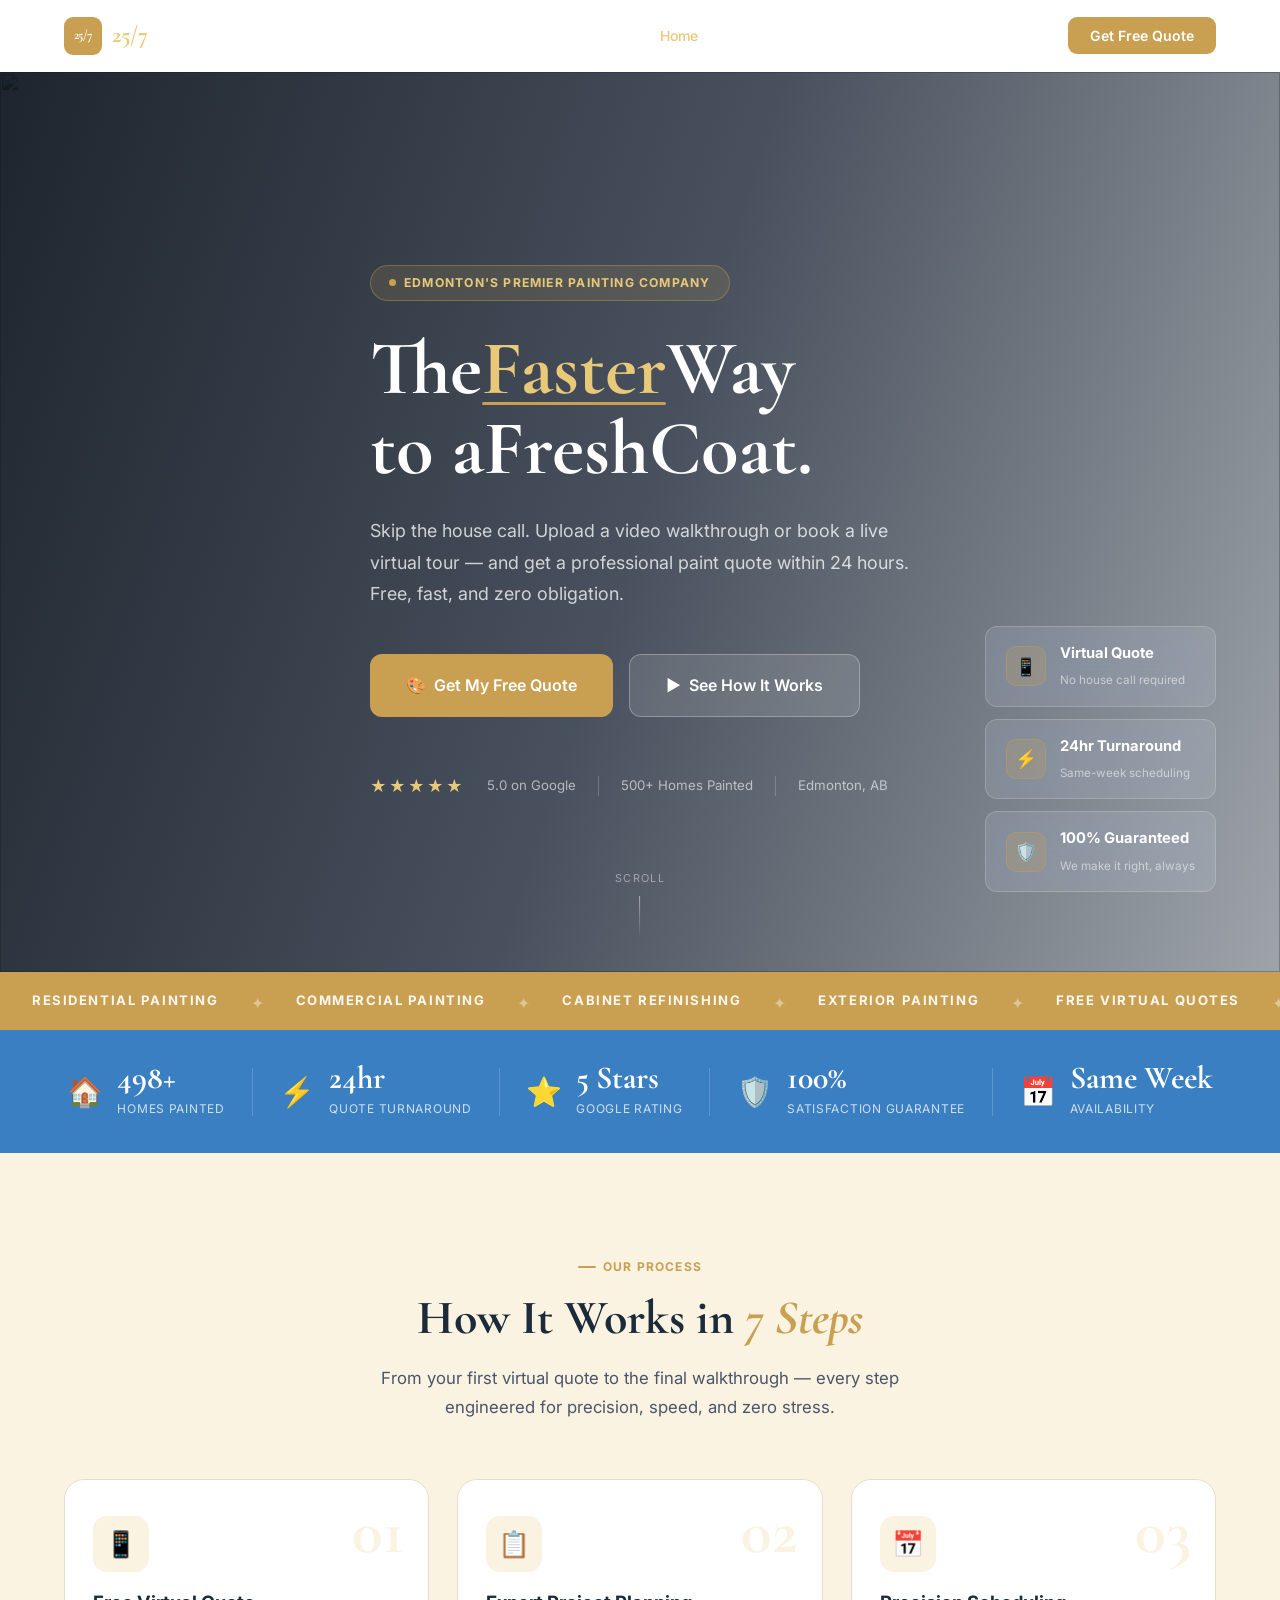
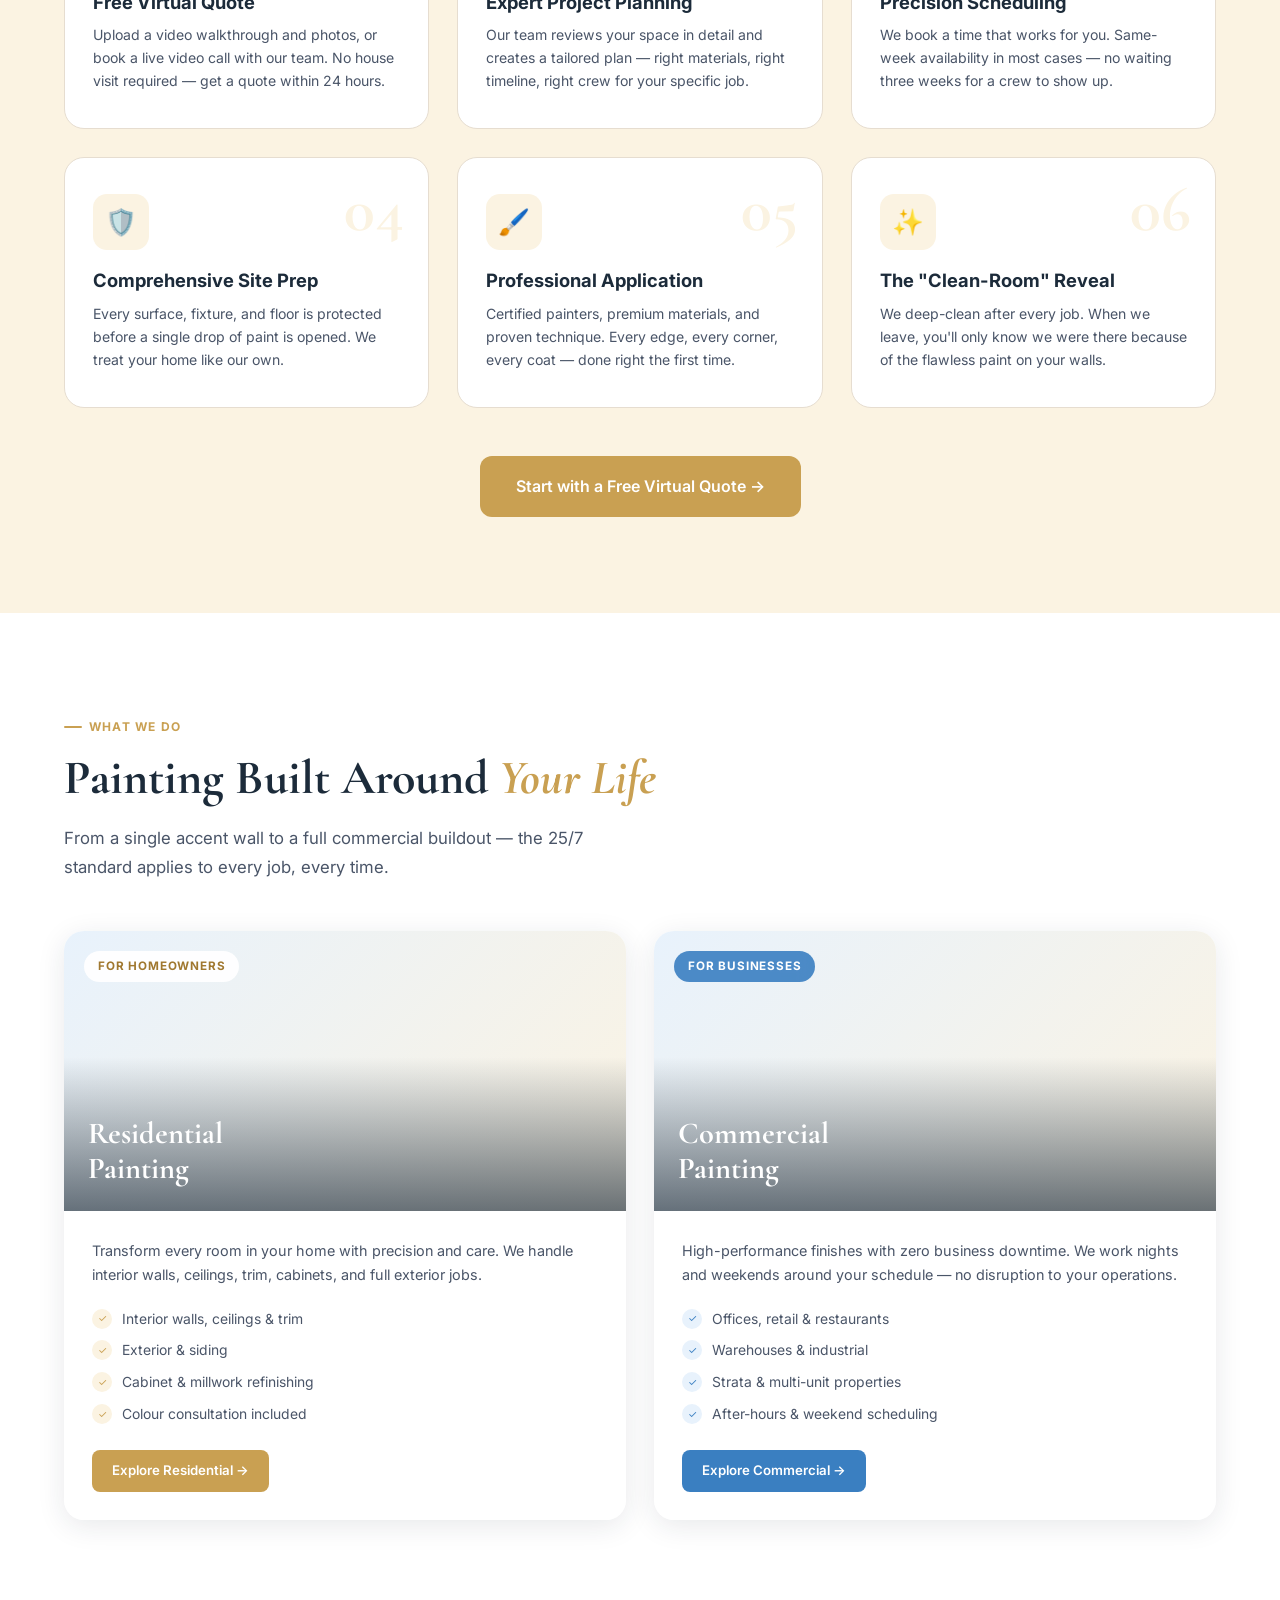
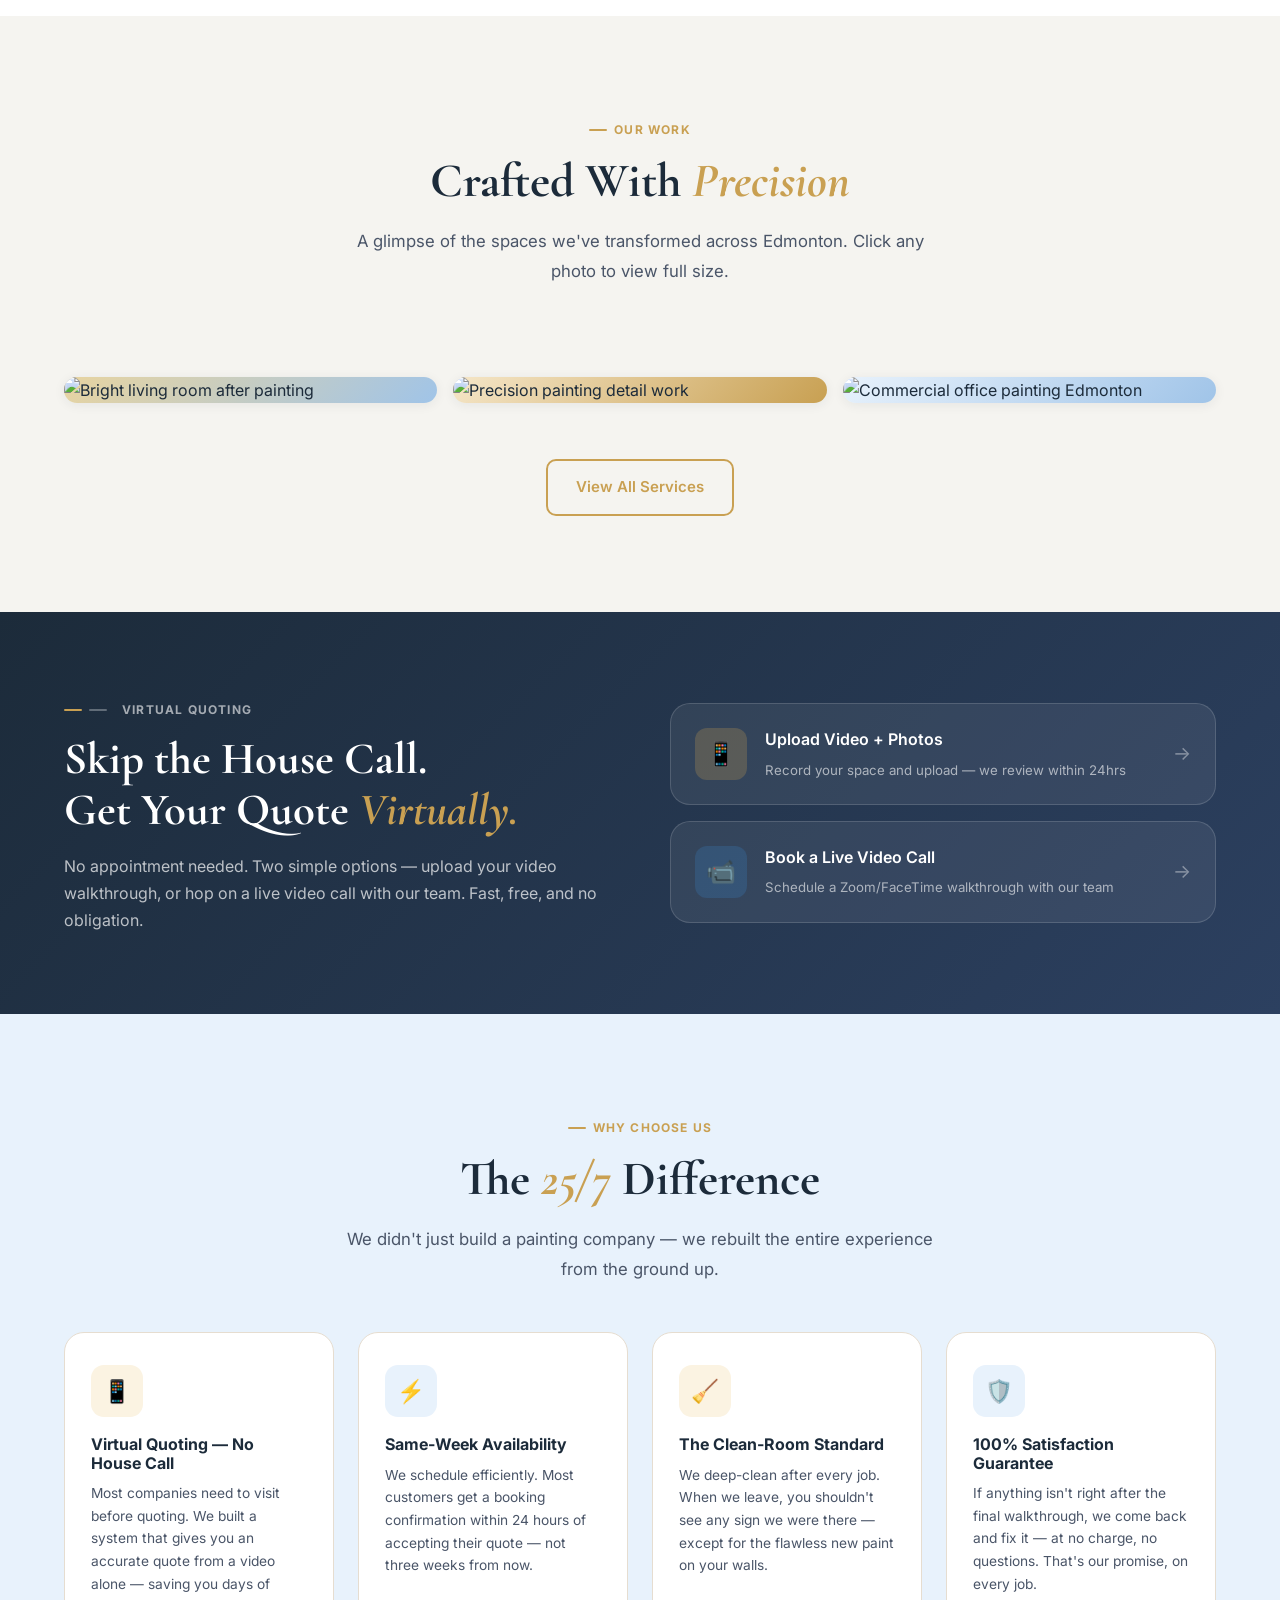
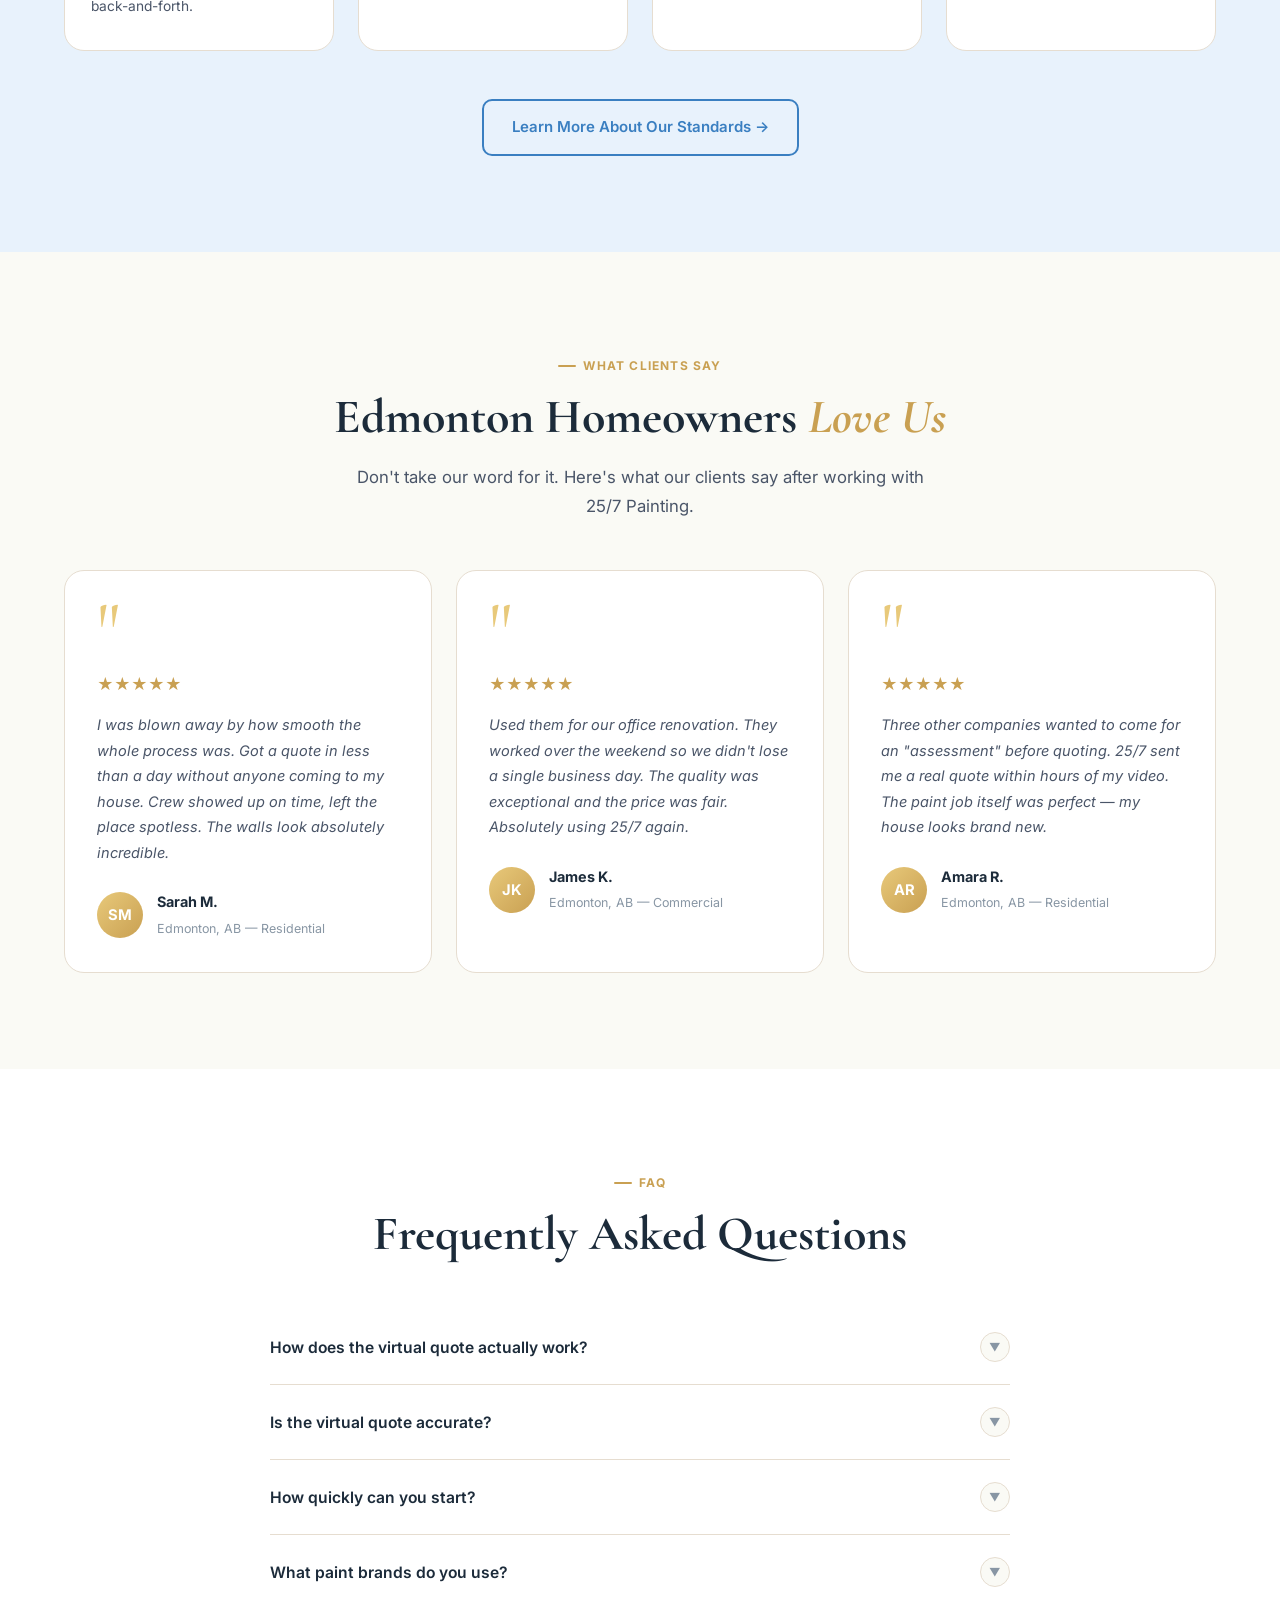
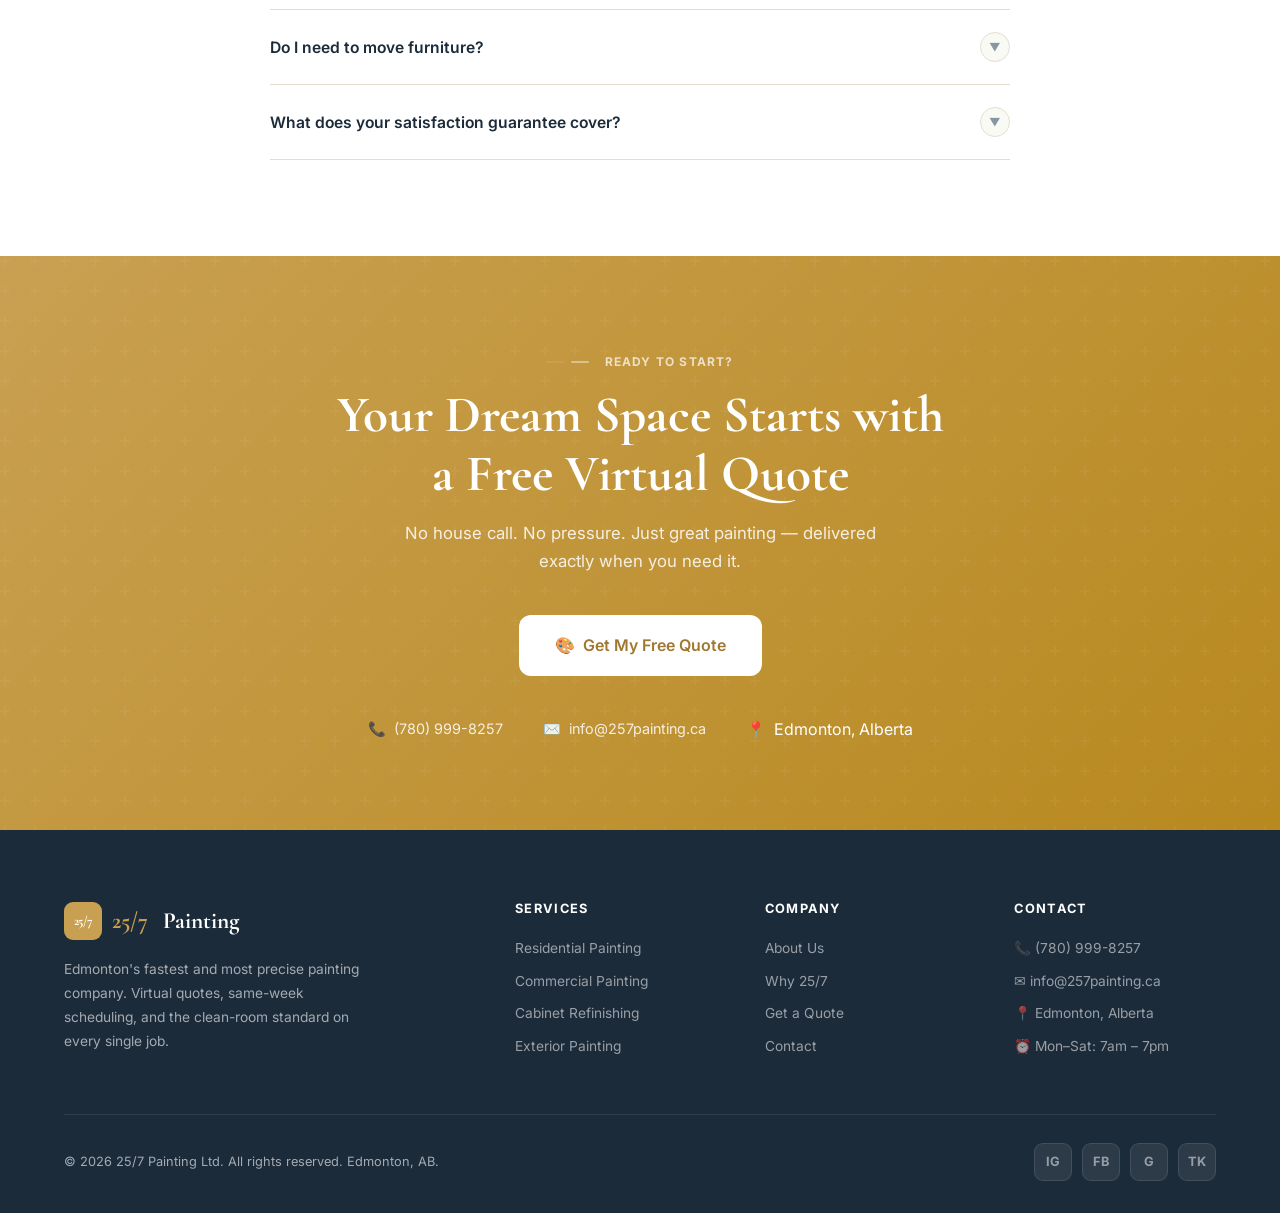
==== index.html @ 033e29d1 "Initial build: 25/7 Painting website 6-page premium static site — fullbleed hero, virtual quote wiza" ====
<!DOCTYPE html>
<html lang="en">
<head>
  <meta charset="UTF-8" />
  <meta name="viewport" content="width=device-width, initial-scale=1.0" />
  <title>25/7 Painting | Edmonton's Premium Painting Company</title>
  <meta name="description" content="Edmonton's fastest painting company. Free virtual quotes — no house call needed. Professional residential and commercial painting with same-week availability." />
  <link rel="preconnect" href="https://fonts.googleapis.com" />
  <link rel="preconnect" href="https://fonts.gstatic.com" crossorigin />
  <link href="https://fonts.googleapis.com/css2?family=Cormorant+Garamond:ital,wght@0,400;0,500;0,600;0,700;1,400;1,600&family=Inter:wght@300;400;500;600;700&display=swap" rel="stylesheet" />
  <link rel="stylesheet" href="css/style.css" />
</head>
<body>

<!-- ══════════════════ NAV ══════════════════ -->
<nav class="nav nav-transparent" id="nav">
  <a href="index.html" class="nav-logo">
    <div class="nav-logo-badge">25/7</div>
    <span>25/7</span>&nbsp;Painting
  </a>
  <ul class="nav-links">
    <li><a href="index.html" class="active">Home</a></li>
    <li><a href="services.html">Services</a></li>
    <li><a href="about.html">About</a></li>
    <li><a href="why-us.html">Why 25/7</a></li>
    <li><a href="contact.html">Contact</a></li>
    <li><a href="quote.html" class="nav-cta">Get Free Quote</a></li>
  </ul>
  <button class="hamburger" id="hamburger" aria-label="Menu">
    <span></span><span></span><span></span>
  </button>
</nav>
<div class="mobile-menu" id="mobileMenu">
  <a href="index.html">Home</a>
  <a href="services.html">Services</a>
  <a href="about.html">About</a>
  <a href="why-us.html">Why 25/7</a>
  <a href="contact.html">Contact</a>
  <a href="quote.html" class="mobile-cta">Get Free Quote</a>
</div>

<div class="page-wrap">

  <!-- ══════════════════ HERO ══════════════════ -->
  <section class="hero" id="hero">
    <div class="hero-bg">
      <img src="https://images.unsplash.com/photo-1586023492125-27b2c045efd7?auto=format&fit=crop&w=1920&q=90" alt="" loading="eager" />
    </div>

    <div class="container">
      <div class="hero-content">
        <div class="hero-eyebrow">
          <div class="hero-eyebrow-dot"></div>
          Edmonton's Premier Painting Company
        </div>
        <h1 class="hero-h1">
          <span class="word" style="animation-delay:.20s">The </span><span class="word highlight" style="animation-delay:.34s">Faster</span><span class="word" style="animation-delay:.48s"> Way</span><br>
          <span class="word" style="animation-delay:.62s">to a </span><span class="word" style="animation-delay:.76s">Fresh</span><span class="word" style="animation-delay:.90s"> Coat.</span>
        </h1>
        <p class="hero-sub">Skip the house call. Upload a video walkthrough or book a live virtual tour — and get a professional paint quote within 24 hours. Free, fast, and zero obligation.</p>
        <div class="hero-ctas">
          <a href="quote.html" class="btn btn-gold btn-lg">
            🎨 &nbsp;Get My Free Quote
          </a>
          <a href="#how-it-works" class="btn btn-lg" style="background:rgba(255,255,255,.12);color:#fff;border:1.5px solid rgba(255,255,255,.28);backdrop-filter:blur(8px)">
            ▶ &nbsp;See How It Works
          </a>
        </div>
        <div class="hero-social-proof">
          <span class="hero-stars">★★★★★</span>
          <span class="hero-proof-text">5.0 on Google</span>
          <div class="hero-proof-divider"></div>
          <span class="hero-proof-text">500+ Homes Painted</span>
          <div class="hero-proof-divider"></div>
          <span class="hero-proof-text">Edmonton, AB</span>
        </div>
      </div>
    </div>

    <!-- Floating stat cards (desktop) -->
    <div class="hero-stats">
      <div class="hero-stat-card">
        <div class="hsc-icon">📱</div>
        <div class="hsc-text">
          <strong>Virtual Quote</strong>
          <span>No house call required</span>
        </div>
      </div>
      <div class="hero-stat-card">
        <div class="hsc-icon">⚡</div>
        <div class="hsc-text">
          <strong>24hr Turnaround</strong>
          <span>Same-week scheduling</span>
        </div>
      </div>
      <div class="hero-stat-card">
        <div class="hsc-icon">🛡️</div>
        <div class="hsc-text">
          <strong>100% Guaranteed</strong>
          <span>We make it right, always</span>
        </div>
      </div>
    </div>

    <!-- Scroll indicator -->
    <div class="hero-scroll" onclick="document.querySelector('.marquee-wrap').scrollIntoView({behavior:'smooth'})">
      <span>Scroll</span>
      <div class="hero-scroll-line"></div>
    </div>
  </section>

  <!-- ══════════════════ MARQUEE ══════════════════ -->
  <div class="marquee-wrap">
    <div class="marquee-track">
      <span class="marquee-item">Residential Painting</span><span class="marquee-sep">✦</span>
      <span class="marquee-item">Commercial Painting</span><span class="marquee-sep">✦</span>
      <span class="marquee-item">Cabinet Refinishing</span><span class="marquee-sep">✦</span>
      <span class="marquee-item">Exterior Painting</span><span class="marquee-sep">✦</span>
      <span class="marquee-item">Free Virtual Quotes</span><span class="marquee-sep">✦</span>
      <span class="marquee-item">Same-Week Scheduling</span><span class="marquee-sep">✦</span>
      <span class="marquee-item">100% Satisfaction Guarantee</span><span class="marquee-sep">✦</span>
      <!-- Duplicate for seamless loop -->
      <span class="marquee-item">Residential Painting</span><span class="marquee-sep">✦</span>
      <span class="marquee-item">Commercial Painting</span><span class="marquee-sep">✦</span>
      <span class="marquee-item">Cabinet Refinishing</span><span class="marquee-sep">✦</span>
      <span class="marquee-item">Exterior Painting</span><span class="marquee-sep">✦</span>
      <span class="marquee-item">Free Virtual Quotes</span><span class="marquee-sep">✦</span>
      <span class="marquee-item">Same-Week Scheduling</span><span class="marquee-sep">✦</span>
      <span class="marquee-item">100% Satisfaction Guarantee</span><span class="marquee-sep">✦</span>
    </div>
  </div>

  <!-- ══════════════════ TRUST BAR ══════════════════ -->
  <div class="trust-bar">
    <div class="trust-item reveal">
      <div class="trust-icon">🏠</div>
      <div class="trust-stat">
        <strong data-target="500" data-suffix="+">500+</strong>
        <span>Homes Painted</span>
      </div>
    </div>
    <div class="trust-div"></div>
    <div class="trust-item reveal" style="transition-delay:.1s">
      <div class="trust-icon">⚡</div>
      <div class="trust-stat">
        <strong data-target="24" data-suffix="hr">24hr</strong>
        <span>Quote Turnaround</span>
      </div>
    </div>
    <div class="trust-div"></div>
    <div class="trust-item reveal" style="transition-delay:.2s">
      <div class="trust-icon">⭐</div>
      <div class="trust-stat">
        <strong data-target="5.0" data-suffix=" Stars">5.0 Stars</strong>
        <span>Google Rating</span>
      </div>
    </div>
    <div class="trust-div"></div>
    <div class="trust-item reveal" style="transition-delay:.3s">
      <div class="trust-icon">🛡️</div>
      <div class="trust-stat">
        <strong data-target="100" data-suffix="%">100%</strong>
        <span>Satisfaction Guarantee</span>
      </div>
    </div>
    <div class="trust-div"></div>
    <div class="trust-item reveal" style="transition-delay:.4s">
      <div class="trust-icon">📅</div>
      <div class="trust-stat">
        <strong>Same Week</strong>
        <span>Availability</span>
      </div>
    </div>
  </div>

  <!-- ══════════════════ HOW IT WORKS ══════════════════ -->
  <section class="section" id="how-it-works" style="background:var(--gold-light)">
    <div class="container">
      <div class="centered" style="margin-bottom:56px">
        <div class="tag reveal">Our Process</div>
        <h2 class="section-title reveal" style="transition-delay:.1s">How It Works in <em style="color:var(--gold);font-style:italic">7 Steps</em></h2>
        <p class="section-sub reveal" style="transition-delay:.2s">From your first virtual quote to the final walkthrough — every step engineered for precision, speed, and zero stress.</p>
      </div>
      <div class="steps-wrap stagger">
        <div class="step-card reveal">
          <div class="step-num">01</div>
          <div class="step-icon-wrap">📱</div>
          <h4>Free Virtual Quote</h4>
          <p>Upload a video walkthrough and photos, or book a live video call with our team. No house visit required — get a quote within 24 hours.</p>
        </div>
        <div class="step-card reveal">
          <div class="step-num">02</div>
          <div class="step-icon-wrap">📋</div>
          <h4>Expert Project Planning</h4>
          <p>Our team reviews your space in detail and creates a tailored plan — right materials, right timeline, right crew for your specific job.</p>
        </div>
        <div class="step-card reveal">
          <div class="step-num">03</div>
          <div class="step-icon-wrap">📅</div>
          <h4>Precision Scheduling</h4>
          <p>We book a time that works for you. Same-week availability in most cases — no waiting three weeks for a crew to show up.</p>
        </div>
        <div class="step-card reveal">
          <div class="step-num">04</div>
          <div class="step-icon-wrap">🛡️</div>
          <h4>Comprehensive Site Prep</h4>
          <p>Every surface, fixture, and floor is protected before a single drop of paint is opened. We treat your home like our own.</p>
        </div>
        <div class="step-card reveal">
          <div class="step-num">05</div>
          <div class="step-icon-wrap">🖌️</div>
          <h4>Professional Application</h4>
          <p>Certified painters, premium materials, and proven technique. Every edge, every corner, every coat — done right the first time.</p>
        </div>
        <div class="step-card reveal">
          <div class="step-num">06</div>
          <div class="step-icon-wrap">✨</div>
          <h4>The "Clean-Room" Reveal</h4>
          <p>We deep-clean after every job. When we leave, you'll only know we were there because of the flawless paint on your walls.</p>
        </div>
      </div>
      <div style="text-align:center;margin-top:48px" class="reveal">
        <a href="quote.html" class="btn btn-gold btn-lg">Start with a Free Virtual Quote →</a>
      </div>
    </div>
  </section>

  <!-- ══════════════════ SERVICES ══════════════════ -->
  <section class="section" id="services">
    <div class="container">
      <div style="margin-bottom:48px">
        <div class="tag reveal">What We Do</div>
        <h2 class="section-title reveal" style="transition-delay:.1s">Painting Built Around <em style="color:var(--gold);font-style:italic">Your Life</em></h2>
        <p class="section-sub reveal" style="transition-delay:.2s">From a single accent wall to a full commercial buildout — the 25/7 standard applies to every job, every time.</p>
      </div>
      <div class="services-grid stagger">
        <div class="service-card reveal">
          <div class="service-img">
            <img src="https://images.unsplash.com/photo-1586023492125-27b2c045efd7?auto=format&fit=crop&w=800&q=80" alt="Residential interior painting - bright living room" loading="lazy" onerror="this.style.display='none'" />
            <div class="service-img-overlay"></div>
            <div class="service-tag-overlay">For Homeowners</div>
            <div class="service-title-overlay">Residential<br>Painting</div>
          </div>
          <div class="service-body">
            <p>Transform every room in your home with precision and care. We handle interior walls, ceilings, trim, cabinets, and full exterior jobs.</p>
            <ul class="service-features">
              <li><div class="check-icon">✓</div> Interior walls, ceilings &amp; trim</li>
              <li><div class="check-icon">✓</div> Exterior &amp; siding</li>
              <li><div class="check-icon">✓</div> Cabinet &amp; millwork refinishing</li>
              <li><div class="check-icon">✓</div> Colour consultation included</li>
            </ul>
            <a href="services.html" class="btn btn-gold btn-sm">Explore Residential →</a>
          </div>
        </div>
        <div class="service-card reveal" style="transition-delay:.15s">
          <div class="service-img" style="background:linear-gradient(135deg,var(--blue-light),var(--gold-light))">
            <img src="https://images.unsplash.com/photo-1497366216548-37526070297c?auto=format&fit=crop&w=800&q=80" alt="Commercial painting - modern office" loading="lazy" onerror="this.style.display='none'" />
            <div class="service-img-overlay"></div>
            <div class="service-tag-overlay" style="background:rgba(58,127,193,.9);color:#fff">For Businesses</div>
            <div class="service-title-overlay">Commercial<br>Painting</div>
          </div>
          <div class="service-body">
            <p>High-performance finishes with zero business downtime. We work nights and weekends around your schedule — no disruption to your operations.</p>
            <ul class="service-features">
              <li><div class="check-icon" style="background:var(--blue-light);color:var(--blue)">✓</div> Offices, retail &amp; restaurants</li>
              <li><div class="check-icon" style="background:var(--blue-light);color:var(--blue)">✓</div> Warehouses &amp; industrial</li>
              <li><div class="check-icon" style="background:var(--blue-light);color:var(--blue)">✓</div> Strata &amp; multi-unit properties</li>
              <li><div class="check-icon" style="background:var(--blue-light);color:var(--blue)">✓</div> After-hours &amp; weekend scheduling</li>
            </ul>
            <a href="services.html" class="btn btn-blue btn-sm">Explore Commercial →</a>
          </div>
        </div>
      </div>
    </div>
  </section>

  <!-- ══════════════════ GALLERY ══════════════════ -->
  <section class="section" style="background:var(--off-white)" id="gallery">
    <div class="container">
      <div class="centered" style="margin-bottom:48px">
        <div class="tag reveal">Our Work</div>
        <h2 class="section-title reveal" style="transition-delay:.1s">Crafted With <em style="color:var(--gold);font-style:italic">Precision</em></h2>
        <p class="section-sub reveal" style="transition-delay:.2s">A glimpse of the spaces we've transformed across Edmonton. Click any photo to view full size.</p>
      </div>
      <div class="gallery-grid stagger">
        <div class="gallery-item reveal">
          <img src="https://images.unsplash.com/photo-1615529162924-f8605388461d?auto=format&fit=crop&w=700&q=80" alt="Modern bedroom freshly painted" loading="lazy" onerror="this.parentElement.style.background='linear-gradient(135deg,#d4e8f5,#e8d4a0)'" />
          <div class="gallery-item-overlay"><span class="gallery-item-label">Bedroom Refresh</span></div>
        </div>
        <div class="gallery-item reveal" style="transition-delay:.1s">
          <img src="https://images.unsplash.com/photo-1560185893-a55cbc8c57e8?auto=format&fit=crop&w=700&q=80" alt="Bright living room after painting" loading="lazy" onerror="this.parentElement.style.background='linear-gradient(135deg,#e8d4a0,#a0c4e8)'" />
          <div class="gallery-item-overlay"><span class="gallery-item-label">Living Room</span></div>
        </div>
        <div class="gallery-item reveal" style="transition-delay:.2s">
          <img src="https://images.unsplash.com/photo-1570129477492-45c003edd2be?auto=format&fit=crop&w=700&q=80" alt="House exterior painting Edmonton" loading="lazy" onerror="this.parentElement.style.background='linear-gradient(135deg,#c8d8e8,#e8c8a0)'" />
          <div class="gallery-item-overlay"><span class="gallery-item-label">Exterior Repaint</span></div>
        </div>
        <div class="gallery-item reveal" style="transition-delay:.05s">
          <img src="https://images.unsplash.com/photo-1558618666-fcd25c85cd64?auto=format&fit=crop&w=700&q=80" alt="Precision painting detail work" loading="lazy" onerror="this.parentElement.style.background='linear-gradient(135deg,#f5e6c8,#c8a052)'" />
          <div class="gallery-item-overlay"><span class="gallery-item-label">Detail Work</span></div>
        </div>
        <div class="gallery-item reveal" style="transition-delay:.15s">
          <img src="https://images.unsplash.com/photo-1631679706909-1844bbd07221?auto=format&fit=crop&w=700&q=80" alt="Modern kitchen cabinet painting" loading="lazy" onerror="this.parentElement.style.background='linear-gradient(135deg,#e8f2fc,#3a7fc1)'" />
          <div class="gallery-item-overlay"><span class="gallery-item-label">Kitchen Cabinets</span></div>
        </div>
        <div class="gallery-item reveal" style="transition-delay:.25s">
          <img src="https://images.unsplash.com/photo-1497366858526-0766d5a8e55a?auto=format&fit=crop&w=700&q=80" alt="Commercial office painting Edmonton" loading="lazy" onerror="this.parentElement.style.background='linear-gradient(135deg,#e8f2fc,#a0c4e8)'" />
          <div class="gallery-item-overlay"><span class="gallery-item-label">Commercial Space</span></div>
        </div>
      </div>
      <div style="text-align:center;margin-top:40px" class="reveal">
        <a href="services.html" class="btn btn-outline-gold">View All Services</a>
      </div>
    </div>
  </section>

  <!-- ══════════════════ QUOTE CTA BANNER ══════════════════ -->
  <div class="quote-cta-banner">
    <div>
      <div class="tag reveal" style="color:rgba(255,255,255,.6)"><span style="background:rgba(255,255,255,.3);width:18px;height:2px;display:inline-block;border-radius:1px;margin-right:8px"></span>Virtual Quoting</div>
      <h2 class="reveal" style="transition-delay:.1s">Skip the House Call.<br>Get Your Quote <em style="color:var(--gold);font-style:italic">Virtually.</em></h2>
      <p class="reveal" style="transition-delay:.2s;color:rgba(255,255,255,.7)">No appointment needed. Two simple options — upload your video walkthrough, or hop on a live video call with our team. Fast, free, and no obligation.</p>
    </div>
    <div class="quote-options reveal" style="transition-delay:.25s">
      <a href="quote.html?method=upload" class="quote-option-btn">
        <div class="qob-icon gold">📱</div>
        <div class="qob-text">
          <strong>Upload Video + Photos</strong>
          <span>Record your space and upload — we review within 24hrs</span>
        </div>
        <div class="qob-arrow">→</div>
      </a>
      <a href="quote.html?method=call" class="quote-option-btn">
        <div class="qob-icon blue">📹</div>
        <div class="qob-text">
          <strong>Book a Live Video Call</strong>
          <span>Schedule a Zoom/FaceTime walkthrough with our team</span>
        </div>
        <div class="qob-arrow">→</div>
      </a>
    </div>
  </div>

  <!-- ══════════════════ WHY 25/7 ══════════════════ -->
  <section class="section" id="why" style="background:var(--blue-light)">
    <div class="container">
      <div class="centered" style="margin-bottom:48px">
        <div class="tag reveal">Why Choose Us</div>
        <h2 class="section-title reveal" style="transition-delay:.1s">The <em style="color:var(--gold);font-style:italic">25/7</em> Difference</h2>
        <p class="section-sub reveal" style="transition-delay:.2s">We didn't just build a painting company — we rebuilt the entire experience from the ground up.</p>
      </div>
      <div class="why-grid stagger">
        <div class="why-card reveal">
          <div class="why-icon gold">📱</div>
          <h4>Virtual Quoting — No House Call</h4>
          <p>Most companies need to visit before quoting. We built a system that gives you an accurate quote from a video alone — saving you days of back-and-forth.</p>
        </div>
        <div class="why-card reveal">
          <div class="why-icon blue">⚡</div>
          <h4>Same-Week Availability</h4>
          <p>We schedule efficiently. Most customers get a booking confirmation within 24 hours of accepting their quote — not three weeks from now.</p>
        </div>
        <div class="why-card reveal">
          <div class="why-icon gold">🧹</div>
          <h4>The Clean-Room Standard</h4>
          <p>We deep-clean after every job. When we leave, you shouldn't see any sign we were there — except for the flawless new paint on your walls.</p>
        </div>
        <div class="why-card reveal">
          <div class="why-icon blue">🛡️</div>
          <h4>100% Satisfaction Guarantee</h4>
          <p>If anything isn't right after the final walkthrough, we come back and fix it — at no charge, no questions. That's our promise, on every job.</p>
        </div>
      </div>
      <div style="text-align:center;margin-top:48px" class="reveal">
        <a href="why-us.html" class="btn btn-outline-blue">Learn More About Our Standards →</a>
      </div>
    </div>
  </section>

  <!-- ══════════════════ TESTIMONIALS ══════════════════ -->
  <section class="section" style="background:var(--cream)">
    <div class="container">
      <div class="centered" style="margin-bottom:48px">
        <div class="tag reveal">What Clients Say</div>
        <h2 class="section-title reveal" style="transition-delay:.1s">Edmonton Homeowners <em style="color:var(--gold);font-style:italic">Love Us</em></h2>
        <p class="section-sub reveal" style="transition-delay:.2s">Don't take our word for it. Here's what our clients say after working with 25/7 Painting.</p>
      </div>
      <div class="testi-grid stagger">
        <div class="testi-card reveal">
          <div class="testi-quote-mark">"</div>
          <div class="testi-stars">★★★★★</div>
          <p class="testi-text">I was blown away by how smooth the whole process was. Got a quote in less than a day without anyone coming to my house. Crew showed up on time, left the place spotless. The walls look absolutely incredible.</p>
          <div class="testi-author">
            <div class="testi-avatar">SM</div>
            <div class="testi-info">
              <strong>Sarah M.</strong>
              <span>Edmonton, AB — Residential</span>
            </div>
          </div>
        </div>
        <div class="testi-card reveal" style="transition-delay:.1s">
          <div class="testi-quote-mark">"</div>
          <div class="testi-stars">★★★★★</div>
          <p class="testi-text">Used them for our office renovation. They worked over the weekend so we didn't lose a single business day. The quality was exceptional and the price was fair. Absolutely using 25/7 again.</p>
          <div class="testi-author">
            <div class="testi-avatar">JK</div>
            <div class="testi-info">
              <strong>James K.</strong>
              <span>Edmonton, AB — Commercial</span>
            </div>
          </div>
        </div>
        <div class="testi-card reveal" style="transition-delay:.2s">
          <div class="testi-quote-mark">"</div>
          <div class="testi-stars">★★★★★</div>
          <p class="testi-text">Three other companies wanted to come for an "assessment" before quoting. 25/7 sent me a real quote within hours of my video. The paint job itself was perfect — my house looks brand new.</p>
          <div class="testi-author">
            <div class="testi-avatar">AR</div>
            <div class="testi-info">
              <strong>Amara R.</strong>
              <span>Edmonton, AB — Residential</span>
            </div>
          </div>
        </div>
      </div>
    </div>
  </section>

  <!-- ══════════════════ FAQ ══════════════════ -->
  <section class="section" id="faq">
    <div class="container-sm">
      <div class="centered" style="margin-bottom:48px">
        <div class="tag reveal">FAQ</div>
        <h2 class="section-title reveal" style="transition-delay:.1s">Frequently Asked Questions</h2>
      </div>
      <div class="faq-list">
        <div class="faq-item reveal">
          <button class="faq-btn">How does the virtual quote actually work? <div class="faq-chevron">▼</div></button>
          <div class="faq-body"><p>You choose between uploading a video walkthrough of your space (along with photos), or booking a live video call with our team. Either way, our team reviews your space and sends a detailed, itemized quote by email — no in-person visit needed. Most quotes are delivered within 24 hours.</p></div>
        </div>
        <div class="faq-item reveal" style="transition-delay:.05s">
          <button class="faq-btn">Is the virtual quote accurate? <div class="faq-chevron">▼</div></button>
          <div class="faq-body"><p>Our virtual quotes are within 10–15% of the final price in almost all cases. We've refined our process over 500+ projects. On rare occasions where an on-site condition significantly changes the scope, we notify you before any work begins — no surprise charges.</p></div>
        </div>
        <div class="faq-item reveal" style="transition-delay:.1s">
          <button class="faq-btn">How quickly can you start? <div class="faq-chevron">▼</div></button>
          <div class="faq-body"><p>Most clients book within the same week of accepting their quote. If you need ASAP service, flag it in your quote request and we'll prioritize accordingly. We schedule efficiently to keep our calendar moving.</p></div>
        </div>
        <div class="faq-item reveal" style="transition-delay:.15s">
          <button class="faq-btn">What paint brands do you use? <div class="faq-chevron">▼</div></button>
          <div class="faq-body"><p>We work exclusively with premium Canadian brands including Benjamin Moore and Sherwin-Williams. All our paints are low-VOC and safe for families and pets. We can accommodate any specific brand preference — just mention it in your quote request.</p></div>
        </div>
        <div class="faq-item reveal" style="transition-delay:.2s">
          <button class="faq-btn">Do I need to move furniture? <div class="faq-chevron">▼</div></button>
          <div class="faq-body"><p>No. Our team moves and covers all furniture as part of our comprehensive site prep. We use professional drop cloths and plastic sheeting on every surface. When we're done, everything goes back exactly where we found it.</p></div>
        </div>
        <div class="faq-item reveal" style="transition-delay:.25s">
          <button class="faq-btn">What does your satisfaction guarantee cover? <div class="faq-chevron">▼</div></button>
          <div class="faq-body"><p>If you're not satisfied after the final walkthrough, we return to address any concerns at no additional cost — period. Our reputation is built on referrals. We can't afford to leave a single client unhappy, and we won't.</p></div>
        </div>
      </div>
    </div>
  </section>

  <!-- ══════════════════ GOLD BANNER ══════════════════ -->
  <div class="gold-banner">
    <div class="tag reveal" style="color:rgba(255,255,255,.7);justify-content:center"><span style="background:rgba(255,255,255,.4);width:18px;height:2px;border-radius:1px"></span>&nbsp; Ready to Start?</div>
    <h2 class="reveal" style="transition-delay:.1s">Your Dream Space Starts with<br>a Free Virtual Quote</h2>
    <p class="reveal" style="transition-delay:.2s">No house call. No pressure. Just great painting — delivered exactly when you need it.</p>
    <a href="quote.html" class="btn btn-white btn-lg reveal" style="transition-delay:.3s">🎨 &nbsp;Get My Free Quote</a>
    <div class="gold-banner-contact reveal" style="transition-delay:.4s">
      <a href="tel:+17809998257">📞 &nbsp;(780) 999-8257</a>
      <a href="mailto:info@257painting.ca">✉️ &nbsp;info@257painting.ca</a>
      <span>📍 &nbsp;Edmonton, Alberta</span>
    </div>
  </div>

  <!-- ══════════════════ FOOTER ══════════════════ -->
  <footer class="footer">
    <div class="footer-grid">
      <div class="footer-brand">
        <a href="index.html" class="nav-logo">
          <div class="nav-logo-badge">25/7</div>
          <span>25/7</span>&nbsp;Painting
        </a>
        <p>Edmonton's fastest and most precise painting company. Virtual quotes, same-week scheduling, and the clean-room standard on every single job.</p>
      </div>
      <div class="footer-col">
        <h5>Services</h5>
        <ul>
          <li><a href="services.html">Residential Painting</a></li>
          <li><a href="services.html">Commercial Painting</a></li>
          <li><a href="services.html">Cabinet Refinishing</a></li>
          <li><a href="services.html">Exterior Painting</a></li>
        </ul>
      </div>
      <div class="footer-col">
        <h5>Company</h5>
        <ul>
          <li><a href="about.html">About Us</a></li>
          <li><a href="why-us.html">Why 25/7</a></li>
          <li><a href="quote.html">Get a Quote</a></li>
          <li><a href="contact.html">Contact</a></li>
        </ul>
      </div>
      <div class="footer-col">
        <h5>Contact</h5>
        <ul>
          <li><a href="tel:+17809998257">📞 (780) 999-8257</a></li>
          <li><a href="mailto:info@257painting.ca">✉ info@257painting.ca</a></li>
          <li><a href="#">📍 Edmonton, Alberta</a></li>
          <li><a href="#">⏰ Mon–Sat: 7am – 7pm</a></li>
        </ul>
      </div>
    </div>
    <div class="footer-bottom">
      <p>© 2026 25/7 Painting Ltd. All rights reserved. Edmonton, AB.</p>
      <div class="footer-socials">
        <a href="#" class="social-btn" title="Instagram">IG</a>
        <a href="#" class="social-btn" title="Facebook">FB</a>
        <a href="#" class="social-btn" title="Google">G</a>
        <a href="#" class="social-btn" title="TikTok">TK</a>
      </div>
    </div>
  </footer>

</div><!-- end page-wrap -->
<script src="js/main.js"></script>
</body>
</html>
---- css/style.css ----
/* ============================================================
   25/7 PAINTING — SHARED STYLESHEET
   ============================================================ */

*, *::before, *::after { box-sizing: border-box; margin: 0; padding: 0; }

:root {
  --gold:        #C9A052;
  --gold-dark:   #A07830;
  --gold-light:  #FBF3E2;
  --gold-mid:    #E8C97A;
  --blue:        #3A7FC1;
  --blue-dark:   #2A5F91;
  --blue-light:  #E8F2FC;
  --blue-mid:    #6BAED6;
  --cream:       #FAFAF5;
  --off-white:   #F5F4F0;
  --white:       #FFFFFF;
  --text:        #1C2B3A;
  --text-mid:    #4A5568;
  --text-light:  #8896A4;
  --border:      #E6DDD0;
  --shadow-sm:   0 2px 12px rgba(28,43,58,.07);
  --shadow:      0 6px 28px rgba(28,43,58,.10);
  --shadow-lg:   0 16px 56px rgba(28,43,58,.14);
  --shadow-xl:   0 24px 80px rgba(28,43,58,.18);
  --r:           12px;
  --r-lg:        20px;
  --r-xl:        28px;
}

html { scroll-behavior: smooth; font-size: 16px; }
body {
  font-family: 'Inter', sans-serif;
  color: var(--text);
  background: var(--white);
  line-height: 1.65;
  overflow-x: hidden;
}
h1,h2,h3,h4,h5 {
  font-family: 'Cormorant Garamond', serif;
  line-height: 1.15;
  color: var(--text);
}
img { max-width: 100%; display: block; }
a { color: inherit; text-decoration: none; }
button { font-family: 'Inter', sans-serif; }

/* ── SCROLLBAR ── */
::-webkit-scrollbar { width: 6px; }
::-webkit-scrollbar-track { background: var(--cream); }
::-webkit-scrollbar-thumb { background: var(--gold); border-radius: 3px; }

/* ============================================================
   KEYFRAME ANIMATIONS
   ============================================================ */
@keyframes fadeUp {
  from { opacity: 0; transform: translateY(40px); }
  to   { opacity: 1; transform: translateY(0); }
}
@keyframes fadeIn {
  from { opacity: 0; }
  to   { opacity: 1; }
}
@keyframes slideRight {
  from { opacity: 0; transform: translateX(-50px); }
  to   { opacity: 1; transform: translateX(0); }
}
@keyframes slideLeft {
  from { opacity: 0; transform: translateX(50px); }
  to   { opacity: 1; transform: translateX(0); }
}
@keyframes scaleIn {
  from { opacity: 0; transform: scale(.92); }
  to   { opacity: 1; transform: scale(1); }
}
@keyframes float {
  0%,100% { transform: translateY(0px); }
  50%      { transform: translateY(-14px); }
}
@keyframes float2 {
  0%,100% { transform: translateY(0px) rotate(-2deg); }
  50%      { transform: translateY(-10px) rotate(2deg); }
}
@keyframes marquee {
  from { transform: translateX(0); }
  to   { transform: translateX(-50%); }
}
@keyframes paintStroke {
  from { transform: scaleX(0); transform-origin: left center; }
  to   { transform: scaleX(1); transform-origin: left center; }
}
@keyframes pulse {
  0%,100% { box-shadow: 0 0 0 0 rgba(201,160,82,.45); }
  60%      { box-shadow: 0 0 0 18px rgba(201,160,82,0); }
}
@keyframes shimmer {
  0%   { background-position: -200% center; }
  100% { background-position:  200% center; }
}
@keyframes spin {
  from { transform: rotate(0deg); }
  to   { transform: rotate(360deg); }
}
@keyframes navDrop {
  from { opacity: 0; transform: translateY(-20px); }
  to   { opacity: 1; transform: translateY(0); }
}
@keyframes heroWord {
  from { opacity: 0; transform: translateY(24px); filter: blur(4px); }
  to   { opacity: 1; transform: translateY(0); filter: blur(0); }
}

/* ============================================================
   SCROLL REVEAL CLASSES  (toggled by IntersectionObserver)
   ============================================================ */
.reveal            { opacity: 0; transform: translateY(36px); transition: opacity .7s ease, transform .7s ease; }
.reveal.slide-r    { transform: translateX(-40px); }
.reveal.slide-l    { transform: translateX(40px); }
.reveal.scale      { transform: scale(.93); }
.reveal.visible    { opacity: 1; transform: none; }

.stagger .reveal:nth-child(1) { transition-delay: .05s; }
.stagger .reveal:nth-child(2) { transition-delay: .15s; }
.stagger .reveal:nth-child(3) { transition-delay: .25s; }
.stagger .reveal:nth-child(4) { transition-delay: .35s; }
.stagger .reveal:nth-child(5) { transition-delay: .45s; }
.stagger .reveal:nth-child(6) { transition-delay: .55s; }

/* ============================================================
   NAVIGATION
   ============================================================ */
.nav {
  position: fixed; top: 0; left: 0; right: 0; z-index: 200;
  height: 72px;
  display: flex; align-items: center; justify-content: space-between;
  padding: 0 5%;
  background: rgba(250,250,245,.92);
  backdrop-filter: blur(16px) saturate(1.4);
  border-bottom: 1px solid transparent;
  transition: border-color .3s, box-shadow .3s, background .3s;
  animation: navDrop .6s ease both;
}
.nav.scrolled {
  border-color: var(--border);
  box-shadow: var(--shadow-sm);
  background: rgba(250,250,245,.97);
}

/* ── Transparent nav (homepage over dark hero) ── */
.nav-transparent {
  background: transparent !important;
  border-bottom-color: rgba(255,255,255,.1) !important;
  box-shadow: none !important;
}
.nav-transparent .nav-logo { color: #fff; }
.nav-transparent .nav-logo span { color: var(--gold-mid); }
.nav-transparent .nav-logo-badge { background: var(--gold); }
.nav-transparent .nav-links a { color: rgba(255,255,255,.82); }
.nav-transparent .nav-links a:hover, .nav-transparent .nav-links a.active {
  color: #fff; background: rgba(255,255,255,.1);
}
.nav-transparent .nav-links a.active { color: var(--gold-mid); }
.nav-transparent .hamburger span { background: #fff; }
.nav-transparent.scrolled {
  background: rgba(250,250,245,.97) !important;
  border-bottom-color: var(--border) !important;
}
.nav-transparent.scrolled .nav-logo { color: var(--text); }
.nav-transparent.scrolled .nav-logo span { color: var(--gold); }
.nav-transparent.scrolled .nav-links a { color: var(--text-mid); }
.nav-transparent.scrolled .nav-links a:hover { background: var(--gold-light); color: var(--gold); }
.nav-transparent.scrolled .hamburger span { background: var(--text); }
.nav-logo {
  display: flex; align-items: center; gap: 10px;
  font-family: 'Cormorant Garamond', serif;
  font-size: 1.45rem; font-weight: 700; color: var(--text);
}
.nav-logo-badge {
  width: 38px; height: 38px; background: var(--gold);
  border-radius: 9px; display: flex; align-items: center; justify-content: center;
  color: #fff; font-size: .82rem; font-weight: 800; letter-spacing: -.5px;
  flex-shrink: 0;
}
.nav-logo span { color: var(--gold); }

.nav-links {
  display: flex; align-items: center; gap: 6px; list-style: none;
}
.nav-links a {
  padding: 8px 14px; border-radius: 8px;
  font-size: .875rem; font-weight: 500; color: var(--text-mid);
  transition: color .2s, background .2s;
}
.nav-links a:hover, .nav-links a.active { color: var(--gold); background: var(--gold-light); }
.nav-cta {
  background: var(--gold); color: #fff !important;
  padding: 10px 22px !important; border-radius: 9px !important;
  font-weight: 600 !important; font-size: .88rem !important;
  transition: background .2s, transform .15s, box-shadow .2s !important;
  animation: pulse 2.5s ease 2s infinite;
}
.nav-cta:hover { background: var(--gold-dark) !important; transform: translateY(-1px); box-shadow: 0 6px 20px rgba(201,160,82,.35) !important; animation: none !important; }

.hamburger {
  display: none; flex-direction: column; gap: 5px;
  cursor: pointer; padding: 6px; border: none; background: none;
}
.hamburger span {
  width: 24px; height: 2px; background: var(--text);
  border-radius: 2px; transition: all .3s;
}
.hamburger.open span:nth-child(1) { transform: translateY(7px) rotate(45deg); }
.hamburger.open span:nth-child(2) { opacity: 0; transform: scaleX(0); }
.hamburger.open span:nth-child(3) { transform: translateY(-7px) rotate(-45deg); }

.mobile-menu {
  display: none; position: fixed;
  inset: 72px 0 0; background: var(--white); z-index: 190;
  padding: 32px 6%; flex-direction: column; gap: 8px;
  border-top: 1px solid var(--border);
  overflow-y: auto;
}
.mobile-menu.open { display: flex; animation: fadeIn .25s ease; }
.mobile-menu a {
  padding: 14px 16px; border-radius: 10px;
  font-size: 1.05rem; font-weight: 500; color: var(--text-mid);
  border: 1px solid transparent; transition: all .2s;
}
.mobile-menu a:hover { color: var(--gold); background: var(--gold-light); border-color: var(--border); }
.mobile-menu .mobile-cta {
  margin-top: 16px;
  background: var(--gold); color: #fff !important;
  text-align: center; border-radius: 12px !important;
  font-size: 1rem !important; font-weight: 700 !important; padding: 16px !important;
}

/* ============================================================
   BUTTONS
   ============================================================ */
.btn {
  display: inline-flex; align-items: center; gap: 8px;
  padding: 14px 28px; border-radius: 10px;
  font-size: .94rem; font-weight: 600; font-family: 'Inter', sans-serif;
  cursor: pointer; border: none; text-decoration: none;
  transition: all .22s; white-space: nowrap;
}
.btn-gold {
  background: var(--gold); color: #fff;
}
.btn-gold:hover { background: var(--gold-dark); transform: translateY(-2px); box-shadow: 0 10px 28px rgba(201,160,82,.38); }

.btn-outline-gold {
  background: transparent; color: var(--gold);
  border: 2px solid var(--gold);
}
.btn-outline-gold:hover { background: var(--gold-light); transform: translateY(-2px); }

.btn-blue {
  background: var(--blue); color: #fff;
}
.btn-blue:hover { background: var(--blue-dark); transform: translateY(-2px); box-shadow: 0 10px 28px rgba(58,127,193,.3); }

.btn-outline-blue {
  background: transparent; color: var(--blue);
  border: 2px solid var(--blue);
}
.btn-outline-blue:hover { background: var(--blue-light); transform: translateY(-2px); }

.btn-white {
  background: #fff; color: var(--gold-dark);
}
.btn-white:hover { transform: translateY(-2px); box-shadow: 0 12px 32px rgba(0,0,0,.18); }

.btn-lg { padding: 17px 36px; font-size: 1rem; border-radius: 12px; }
.btn-sm { padding: 10px 20px; font-size: .83rem; border-radius: 8px; }

/* ============================================================
   PAGE SCAFFOLD
   ============================================================ */
.page-wrap { padding-top: 72px; }

.section { padding: 96px 5%; }
.section-sm { padding: 64px 5%; }
.section-lg { padding: 120px 5%; }

.container { max-width: 1200px; margin: 0 auto; }
.container-sm { max-width: 820px; margin: 0 auto; }
.container-md { max-width: 1040px; margin: 0 auto; }

.tag {
  display: inline-flex; align-items: center; gap: 7px;
  font-size: .75rem; font-weight: 700; text-transform: uppercase;
  letter-spacing: .1em; color: var(--gold); margin-bottom: 14px;
}
.tag::before {
  content: ''; width: 18px; height: 2px;
  background: var(--gold); border-radius: 1px;
}

.section-title {
  font-size: clamp(2rem, 3.8vw, 3rem);
  font-weight: 700; margin-bottom: 18px;
}
.section-sub {
  font-size: 1.05rem; color: var(--text-mid);
  max-width: 580px; line-height: 1.75;
}
.centered { text-align: center; }
.centered .section-sub, .centered .tag { margin-left: auto; margin-right: auto; }
.centered .section-sub { max-width: 600px; }

/* Gold text gradient */
.text-gold { color: var(--gold); }
.text-gradient {
  background: linear-gradient(135deg, var(--gold) 0%, #E8A040 50%, var(--gold-dark) 100%);
  -webkit-background-clip: text; -webkit-text-fill-color: transparent;
  background-clip: text;
}

/* Divider */
.divider {
  width: 48px; height: 3px; border-radius: 2px;
  background: var(--gold); margin: 20px 0;
}
.divider.center { margin: 20px auto; }

/* ============================================================
   HERO — HOMEPAGE (full-bleed photo)
   ============================================================ */
.hero {
  min-height: 100vh;
  display: flex; align-items: center;
  padding: 140px 5% 120px;
  position: relative; overflow: hidden;
}

.hero-bg {
  position: absolute; inset: 0; z-index: 0;
}
.hero-bg img {
  width: 100%; height: 100%;
  object-fit: cover; object-position: center 35%;
}
.hero-bg::after {
  content: '';
  position: absolute; inset: 0;
  background: linear-gradient(
    108deg,
    rgba(10,18,28,0.92) 0%,
    rgba(14,26,42,0.76) 50%,
    rgba(14,26,42,0.40) 100%
  );
}

.hero-content {
  position: relative; z-index: 2;
  max-width: 780px;
}

.hero-eyebrow {
  display: inline-flex; align-items: center; gap: 8px;
  background: rgba(201,160,82,.15); border: 1px solid rgba(201,160,82,.38);
  color: var(--gold-mid); padding: 7px 18px; border-radius: 100px;
  font-size: .76rem; font-weight: 700; text-transform: uppercase;
  letter-spacing: .1em; margin-bottom: 28px;
  animation: fadeUp .6s ease .1s both;
}
.hero-eyebrow-dot {
  width: 7px; height: 7px; background: var(--gold);
  border-radius: 50%; animation: pulse 2s infinite;
}

.hero-h1 {
  font-size: clamp(3.4rem, 6vw, 5.4rem);
  font-weight: 700; line-height: 1.04;
  margin-bottom: 26px; color: #fff;
}
.hero-h1 .word {
  display: inline-block;
  animation: heroWord .7s ease both;
}
.hero-h1 .word:nth-child(1) { animation-delay: .2s; }
.hero-h1 .word:nth-child(2) { animation-delay: .32s; }
.hero-h1 .word:nth-child(3) { animation-delay: .44s; }
.hero-h1 .word:nth-child(4) { animation-delay: .56s; }
.hero-h1 .word:nth-child(5) { animation-delay: .68s; }
.hero-h1 .word:nth-child(6) { animation-delay: .80s; }
.hero-h1 .word:nth-child(7) { animation-delay: .92s; }

.hero-h1 .highlight {
  position: relative; color: var(--gold-mid); display: inline-block;
}
.hero-h1 .highlight::after {
  content: '';
  position: absolute; bottom: 4px; left: 0; right: 0; height: 3px;
  background: var(--gold); border-radius: 2px; z-index: -1;
  animation: paintStroke 1s ease 1.2s both;
}

.hero-sub {
  font-size: 1.12rem; color: rgba(255,255,255,.76);
  max-width: 540px; margin-bottom: 44px; line-height: 1.78;
  animation: fadeUp .7s ease .9s both;
}

.hero-ctas {
  display: flex; gap: 16px; flex-wrap: wrap; margin-bottom: 56px;
  animation: fadeUp .7s ease 1.05s both;
}

.hero-social-proof {
  display: flex; align-items: center; gap: 22px; flex-wrap: wrap;
  animation: fadeUp .7s ease 1.2s both;
}
.hero-stars { color: var(--gold-mid); font-size: 1rem; letter-spacing: 2px; }
.hero-proof-text { font-size: .83rem; color: rgba(255,255,255,.6); }
.hero-proof-divider { width: 1px; height: 20px; background: rgba(255,255,255,.2); }

/* Floating stat cards bottom-right */
.hero-stats {
  position: absolute; right: 5%; bottom: 80px; z-index: 3;
  display: flex; flex-direction: column; gap: 12px;
  animation: fadeIn 1s ease 1.4s both;
}
.hero-stat-card {
  background: rgba(255,255,255,.1);
  backdrop-filter: blur(16px) saturate(1.6);
  border: 1px solid rgba(255,255,255,.18);
  border-radius: var(--r); padding: 14px 20px;
  display: flex; align-items: center; gap: 14px;
  min-width: 210px;
}
.hsc-icon {
  width: 40px; height: 40px; border-radius: 10px;
  background: rgba(201,160,82,.22); border: 1px solid rgba(201,160,82,.35);
  display: flex; align-items: center; justify-content: center;
  font-size: 1.1rem; flex-shrink: 0;
}
.hsc-text strong { display: block; font-size: .92rem; font-weight: 700; color: #fff; }
.hsc-text span   { font-size: .73rem; color: rgba(255,255,255,.55); }

/* Scroll indicator */
.hero-scroll {
  position: absolute; bottom: 32px; left: 50%; transform: translateX(-50%);
  z-index: 3; display: flex; flex-direction: column; align-items: center; gap: 8px;
  animation: fadeIn 1s ease 2s both; cursor: pointer;
}
.hero-scroll span { font-size: .68rem; color: rgba(255,255,255,.45); letter-spacing: .12em; text-transform: uppercase; }
.hero-scroll-line {
  width: 1px; height: 44px;
  background: linear-gradient(to bottom, rgba(255,255,255,.5), transparent);
  animation: float 2.2s ease-in-out infinite;
}

/* ============================================================
   MARQUEE TICKER
   ============================================================ */
.marquee-wrap {
  background: var(--gold);
  padding: 14px 0;
  overflow: hidden; white-space: nowrap;
}
.marquee-track {
  display: inline-flex; gap: 0;
  animation: marquee 28s linear infinite;
}
.marquee-track:hover { animation-play-state: paused; }
.marquee-item {
  padding: 0 32px;
  font-size: .82rem; font-weight: 700; text-transform: uppercase;
  letter-spacing: .12em; color: #fff; opacity: .92;
  flex-shrink: 0;
}
.marquee-sep { color: rgba(255,255,255,.4); }

/* ============================================================
   TRUST BAR
   ============================================================ */
.trust-bar {
  background: var(--blue);
  display: flex; justify-content: space-around; align-items: center;
  flex-wrap: wrap; gap: 20px; padding: 32px 5%;
}
.trust-item { display: flex; align-items: center; gap: 14px; color: #fff; }
.trust-icon { font-size: 1.8rem; }
.trust-stat { }
.trust-stat strong {
  display: block; font-family: 'Cormorant Garamond', serif;
  font-size: 2rem; font-weight: 700; line-height: 1;
}
.trust-stat span { font-size: .75rem; opacity: .75; text-transform: uppercase; letter-spacing: .06em; }
.trust-div { width: 1px; height: 48px; background: rgba(255,255,255,.18); }

/* ============================================================
   SECTION — HOW IT WORKS
   ============================================================ */
.steps-wrap { display: grid; grid-template-columns: repeat(3,1fr); gap: 28px; }
.step-card {
  background: #fff;
  border: 1px solid var(--border); border-radius: var(--r-lg);
  padding: 36px 28px; position: relative;
  transition: transform .25s, box-shadow .25s, border-color .25s;
}
.step-card:hover { transform: translateY(-6px); box-shadow: var(--shadow-lg); border-color: var(--gold-mid); }
.step-num {
  font-family: 'Cormorant Garamond', serif;
  font-size: 4rem; font-weight: 700; line-height: 1;
  color: var(--gold-light); position: absolute; top: 20px; right: 24px;
  pointer-events: none; user-select: none;
}
.step-icon-wrap {
  width: 56px; height: 56px; border-radius: 14px;
  display: flex; align-items: center; justify-content: center;
  font-size: 1.6rem; margin-bottom: 20px;
  background: var(--gold-light);
}
.step-card h4 { font-size: 1.15rem; font-family: 'Inter',sans-serif; font-weight: 700; margin-bottom: 10px; }
.step-card p  { font-size: .88rem; color: var(--text-mid); line-height: 1.65; }

/* Connecting dots */
.steps-connector {
  display: grid; grid-template-columns: repeat(3,1fr); gap: 28px;
  margin-bottom: -18px; position: relative; z-index: 2;
  padding: 0 5%;
}
.steps-connector-item {
  display: flex; justify-content: center; align-items: center;
}
.steps-connector-dot {
  width: 10px; height: 10px; background: var(--gold);
  border-radius: 50%; box-shadow: 0 0 0 3px var(--gold-light);
}

/* ============================================================
   SECTION — SERVICES
   ============================================================ */
.services-grid { display: grid; grid-template-columns: repeat(2,1fr); gap: 28px; }
.service-card {
  border-radius: var(--r-lg); overflow: hidden;
  box-shadow: var(--shadow); position: relative;
  transition: transform .28s, box-shadow .28s;
}
.service-card:hover { transform: translateY(-8px); box-shadow: var(--shadow-xl); }

.service-img {
  height: 280px; position: relative; overflow: hidden;
  background: linear-gradient(135deg, var(--blue-light), var(--gold-light));
}
.service-img img {
  width: 100%; height: 100%; object-fit: cover;
  transition: transform .6s ease;
}
.service-card:hover .service-img img { transform: scale(1.06); }
.service-img-overlay {
  position: absolute; inset: 0;
  background: linear-gradient(to top, rgba(28,43,58,.65) 0%, transparent 55%);
}
.service-tag-overlay {
  position: absolute; top: 20px; left: 20px;
  background: rgba(255,255,255,.92); backdrop-filter: blur(8px);
  border-radius: 100px; padding: 6px 14px;
  font-size: .73rem; font-weight: 700; text-transform: uppercase;
  letter-spacing: .07em; color: var(--gold-dark);
}
.service-title-overlay {
  position: absolute; bottom: 0; left: 0; right: 0;
  padding: 24px; color: #fff;
  font-family: 'Cormorant Garamond', serif;
  font-size: 1.9rem; font-weight: 700; line-height: 1.15;
}

.service-body { background: #fff; padding: 28px; }
.service-body p { font-size: .9rem; color: var(--text-mid); margin-bottom: 20px; line-height: 1.7; }
.service-features { list-style: none; display: flex; flex-direction: column; gap: 9px; margin-bottom: 24px; }
.service-features li {
  display: flex; align-items: flex-start; gap: 10px;
  font-size: .87rem; color: var(--text-mid);
}
.check-icon {
  width: 20px; height: 20px; border-radius: 50%;
  background: var(--gold-light); display: flex; align-items: center;
  justify-content: center; font-size: .65rem; color: var(--gold);
  flex-shrink: 0; margin-top: 1px;
}

/* ============================================================
   SECTION — GALLERY
   ============================================================ */
.gallery-grid {
  column-count: 3; column-gap: 16px;
}
.gallery-item {
  break-inside: avoid; margin-bottom: 16px;
  border-radius: var(--r-lg); overflow: hidden;
  position: relative; cursor: pointer;
  box-shadow: var(--shadow-sm);
}
.gallery-item img {
  width: 100%; display: block;
  transition: transform .5s ease;
}
.gallery-item:hover img { transform: scale(1.05); }
.gallery-item-overlay {
  position: absolute; inset: 0;
  background: linear-gradient(to top, rgba(28,43,58,.65) 0%, transparent 50%);
  opacity: 0; transition: opacity .3s;
  display: flex; align-items: flex-end; padding: 20px;
}
.gallery-item:hover .gallery-item-overlay { opacity: 1; }
.gallery-item-label {
  color: #fff; font-size: .85rem; font-weight: 600;
  background: rgba(201,160,82,.9); padding: 6px 12px; border-radius: 6px;
}

/* ============================================================
   SECTION — QUOTE CTA BANNER
   ============================================================ */
.quote-cta-banner {
  background: linear-gradient(135deg, var(--text) 0%, #2C4060 100%);
  padding: 80px 5%;
  display: grid; grid-template-columns: 1fr 1fr; gap: 60px;
  align-items: center;
}
.quote-cta-banner h2 {
  font-size: clamp(2rem, 3.5vw, 2.8rem);
  color: #fff; margin-bottom: 16px;
}
.quote-cta-banner p { color: rgba(255,255,255,.75); font-size: 1rem; line-height: 1.7; }
.quote-options { display: flex; flex-direction: column; gap: 16px; }
.quote-option-btn {
  display: flex; align-items: center; gap: 18px;
  background: rgba(255,255,255,.07); border: 1px solid rgba(255,255,255,.15);
  border-radius: var(--r-lg); padding: 22px 24px;
  cursor: pointer; transition: all .25s; text-decoration: none;
}
.quote-option-btn:hover { background: rgba(255,255,255,.13); border-color: rgba(201,160,82,.6); transform: translateX(4px); }
.qob-icon {
  width: 52px; height: 52px; border-radius: 12px;
  display: flex; align-items: center; justify-content: center;
  font-size: 1.5rem; flex-shrink: 0;
}
.qob-icon.gold { background: rgba(201,160,82,.25); }
.qob-icon.blue { background: rgba(58,127,193,.25); }
.qob-text strong { display: block; color: #fff; font-size: 1rem; font-weight: 600; margin-bottom: 3px; }
.qob-text span   { color: rgba(255,255,255,.6); font-size: .83rem; }
.qob-arrow { margin-left: auto; color: rgba(255,255,255,.4); font-size: 1.2rem; transition: transform .2s; }
.quote-option-btn:hover .qob-arrow { transform: translateX(5px); color: var(--gold); }

/* ============================================================
   SECTION — WHY US
   ============================================================ */
.why-grid { display: grid; grid-template-columns: repeat(4,1fr); gap: 24px; }
.why-card {
  background: #fff; border-radius: var(--r-lg);
  padding: 32px 26px; border: 1px solid var(--border);
  transition: transform .25s, box-shadow .25s, border-color .25s;
}
.why-card:hover { transform: translateY(-6px); box-shadow: var(--shadow-lg); border-color: var(--gold-mid); }
.why-icon {
  width: 52px; height: 52px; border-radius: 13px;
  display: flex; align-items: center; justify-content: center;
  font-size: 1.4rem; margin-bottom: 18px;
}
.why-icon.gold { background: var(--gold-light); }
.why-icon.blue { background: var(--blue-light); }
.why-card h4 {
  font-size: 1rem; font-family: 'Inter',sans-serif;
  font-weight: 700; margin-bottom: 10px;
}
.why-card p { font-size: .86rem; color: var(--text-mid); line-height: 1.65; }

/* ============================================================
   SECTION — TESTIMONIALS
   ============================================================ */
.testi-grid { display: grid; grid-template-columns: repeat(3,1fr); gap: 24px; }
.testi-card {
  background: #fff; border-radius: var(--r-lg);
  padding: 32px; border: 1px solid var(--border);
  transition: transform .25s, box-shadow .25s;
}
.testi-card:hover { transform: translateY(-4px); box-shadow: var(--shadow-lg); }
.testi-quote-mark {
  font-family: 'Cormorant Garamond', serif;
  font-size: 5rem; line-height: .7;
  color: var(--gold-mid); margin-bottom: 12px;
}
.testi-stars { color: var(--gold); font-size: 1rem; margin-bottom: 16px; }
.testi-text { font-size: .91rem; color: var(--text-mid); line-height: 1.75; margin-bottom: 24px; font-style: italic; }
.testi-author { display: flex; align-items: center; gap: 14px; }
.testi-avatar {
  width: 46px; height: 46px; border-radius: 50%;
  background: linear-gradient(135deg, var(--gold-mid), var(--gold));
  display: flex; align-items: center; justify-content: center;
  color: #fff; font-weight: 700; font-size: .92rem; flex-shrink: 0;
}
.testi-info strong { display: block; font-size: .9rem; font-weight: 700; color: var(--text); }
.testi-info span   { font-size: .78rem; color: var(--text-light); }

/* ============================================================
   SECTION — FAQ
   ============================================================ */
.faq-list { max-width: 740px; margin: 0 auto; }
.faq-item { border-bottom: 1px solid var(--border); }
.faq-btn {
  width: 100%; background: none; border: none; cursor: pointer;
  display: flex; justify-content: space-between; align-items: center;
  gap: 20px; padding: 22px 0;
  font-size: .98rem; font-weight: 600; color: var(--text);
  text-align: left; font-family: 'Inter',sans-serif;
  transition: color .2s;
}
.faq-btn:hover { color: var(--gold); }
.faq-chevron {
  width: 30px; height: 30px; border-radius: 50%;
  background: var(--cream); border: 1px solid var(--border);
  display: flex; align-items: center; justify-content: center;
  flex-shrink: 0; font-size: .7rem; color: var(--text-light);
  transition: all .3s;
}
.faq-item.open .faq-chevron { transform: rotate(180deg); background: var(--gold-light); border-color: var(--gold-mid); color: var(--gold); }
.faq-body {
  overflow: hidden; max-height: 0;
  transition: max-height .38s ease, padding .25s ease;
}
.faq-item.open .faq-body { max-height: 360px; }
.faq-body p { padding: 0 0 22px; font-size: .9rem; color: var(--text-mid); line-height: 1.75; }

/* ============================================================
   GOLD BANNER CTA
   ============================================================ */
.gold-banner {
  background: linear-gradient(135deg, var(--gold) 0%, #B8891F 100%);
  padding: 88px 5%; text-align: center; color: #fff;
  position: relative; overflow: hidden;
}
.gold-banner::before {
  content: '';
  position: absolute; inset: 0;
  background: url("data:image/svg+xml,%3Csvg width='60' height='60' viewBox='0 0 60 60' xmlns='http://www.w3.org/2000/svg'%3E%3Cg fill='none' fill-rule='evenodd'%3E%3Cg fill='%23ffffff' fill-opacity='0.04'%3E%3Cpath d='M36 34v-4h-2v4h-4v2h4v4h2v-4h4v-2h-4zm0-30V0h-2v4h-4v2h4v4h2V6h4V4h-4zM6 34v-4H4v4H0v2h4v4h2v-4h4v-2H6zM6 4V0H4v4H0v2h4v4h2V6h4V4H6z'/%3E%3C/g%3E%3C/g%3E%3C/svg%3E");
}
.gold-banner h2 {
  font-size: clamp(2.2rem, 4vw, 3.2rem);
  color: #fff; margin-bottom: 16px; position: relative;
}
.gold-banner p {
  color: rgba(255,255,255,.85); font-size: 1.05rem;
  max-width: 520px; margin: 0 auto 40px; position: relative;
}
.gold-banner .btn-white { position: relative; }
.gold-banner-contact {
  display: flex; justify-content: center; gap: 40px;
  flex-wrap: wrap; margin-top: 40px; position: relative;
}
.gold-banner-contact a {
  color: rgba(255,255,255,.85); font-size: .9rem;
  display: flex; align-items: center; gap: 8px; transition: color .2s;
}
.gold-banner-contact a:hover { color: #fff; }

/* ============================================================
   FOOTER
   ============================================================ */
.footer {
  background: var(--text); color: rgba(255,255,255,.6);
  padding: 72px 5% 32px;
}
.footer-grid {
  display: grid; grid-template-columns: 2fr 1fr 1fr 1fr;
  gap: 48px; margin-bottom: 56px;
}
.footer-brand p {
  font-size: .86rem; line-height: 1.75; max-width: 300px; margin-top: 16px;
}
.footer-brand .nav-logo { color: #fff; margin-bottom: 4px; }
.footer-brand .nav-logo span { color: var(--gold); }
.footer-col h5 {
  color: #fff; font-family: 'Inter',sans-serif;
  font-size: .8rem; font-weight: 700; text-transform: uppercase;
  letter-spacing: .1em; margin-bottom: 20px;
}
.footer-col ul { list-style: none; display: flex; flex-direction: column; gap: 10px; }
.footer-col ul li a {
  font-size: .86rem; color: rgba(255,255,255,.55);
  transition: color .2s; display: flex; align-items: center; gap: 6px;
}
.footer-col ul li a:hover { color: var(--gold); }

.footer-bottom {
  border-top: 1px solid rgba(255,255,255,.09);
  padding-top: 28px;
  display: flex; justify-content: space-between; align-items: center;
  flex-wrap: wrap; gap: 16px;
}
.footer-bottom p { font-size: .8rem; }
.footer-socials { display: flex; gap: 10px; }
.social-btn {
  width: 38px; height: 38px; border-radius: 9px;
  background: rgba(255,255,255,.08); border: 1px solid rgba(255,255,255,.1);
  display: flex; align-items: center; justify-content: center;
  color: rgba(255,255,255,.5); font-size: .8rem; font-weight: 700;
  text-decoration: none; transition: all .2s;
}
.social-btn:hover { background: var(--gold); border-color: var(--gold); color: #fff; transform: translateY(-2px); }

/* ============================================================
   PAGE HERO BANNER (inner pages)
   ============================================================ */
.page-hero {
  background: linear-gradient(135deg, #0d1a28 0%, #172536 100%);
  padding: 108px 5% 80px;
  position: relative; overflow: hidden;
}
.page-hero::before {
  content: '';
  position: absolute; inset: 0;
  background:
    radial-gradient(ellipse at 80% 50%, rgba(201,160,82,.1) 0%, transparent 60%),
    radial-gradient(ellipse at 10% 80%, rgba(58,127,193,.08) 0%, transparent 50%);
  pointer-events: none;
}
.page-hero::after {
  content: '';
  position: absolute; bottom: 0; left: 0; right: 0; height: 1px;
  background: linear-gradient(90deg, transparent, rgba(201,160,82,.4), transparent);
}
.page-hero .tag {
  animation: fadeUp .5s ease .1s both;
  color: var(--gold-mid);
}
.page-hero .tag::before { background: var(--gold-mid); }
.page-hero h1 {
  font-size: clamp(2.6rem, 5vw, 4.2rem);
  animation: fadeUp .6s ease .2s both;
  color: #fff;
}
.page-hero p {
  font-size: 1.08rem; color: rgba(255,255,255,.68);
  max-width: 600px; margin-top: 18px;
  animation: fadeUp .6s ease .35s both;
}
.page-hero-breadcrumb {
  display: flex; align-items: center; gap: 8px;
  font-size: .78rem; color: rgba(255,255,255,.38);
  margin-bottom: 28px;
  animation: fadeUp .5s ease both;
}
.page-hero-breadcrumb a { color: var(--gold-mid); }
.page-hero-breadcrumb a:hover { color: var(--gold); }
.page-hero-breadcrumb span { opacity: .5; }

/* Buttons inside the dark page-hero */
.page-hero .btn-outline-blue {
  color: rgba(255,255,255,.82); border-color: rgba(255,255,255,.28); background: rgba(255,255,255,.06);
}
.page-hero .btn-outline-blue:hover {
  background: rgba(255,255,255,.13); color: #fff; border-color: rgba(255,255,255,.5); transform: translateY(-2px);
}
.page-hero .btn-outline-gold {
  color: var(--gold-mid); border-color: rgba(201,160,82,.45); background: rgba(201,160,82,.08);
}
.page-hero .btn-outline-gold:hover {
  background: rgba(201,160,82,.15); color: var(--gold-mid); transform: translateY(-2px);
}

/* ============================================================
   QUOTE WIZARD (quote.html)
   ============================================================ */
.quote-page {
  background: linear-gradient(180deg, var(--blue-light) 0%, var(--cream) 40%);
  min-height: 100vh;
  padding: 60px 5% 80px;
}
.quote-wrap {
  max-width: 820px; margin: 0 auto;
  background: #fff; border-radius: var(--r-xl);
  box-shadow: var(--shadow-xl);
  overflow: hidden;
}
.quote-header-bar {
  background: linear-gradient(135deg, var(--blue) 0%, var(--blue-dark) 100%);
  padding: 40px 48px;
}
.quote-header-bar .tag { color: rgba(255,255,255,.65); }
.quote-header-bar .tag::before { background: rgba(255,255,255,.4); }
.quote-header-bar h1 { color: #fff; font-size: 2rem; margin-bottom: 8px; }
.quote-header-bar p { color: rgba(255,255,255,.75); font-size: .92rem; }

.progress-bar-wrap {
  background: var(--cream); border-bottom: 1px solid var(--border);
  padding: 20px 48px;
  display: flex; align-items: center; gap: 0; overflow-x: auto;
}
.prog-step-outer { display: flex; align-items: center; flex-shrink: 0; }
.prog-dot {
  width: 34px; height: 34px; border-radius: 50%;
  display: flex; align-items: center; justify-content: center;
  font-size: .8rem; font-weight: 700;
  border: 2px solid var(--border); background: #fff; color: var(--text-light);
  flex-shrink: 0; transition: all .3s; position: relative; z-index: 1;
}
.prog-dot.active { border-color: var(--blue); background: var(--blue); color: #fff; }
.prog-dot.done { border-color: var(--gold); background: var(--gold-light); color: var(--gold); }
.prog-line { flex: 1; min-width: 20px; height: 2px; background: var(--border); transition: background .3s; }
.prog-line.done { background: var(--gold); }
.prog-label-outer { display: flex; flex-direction: column; align-items: center; }
.prog-label { font-size: .65rem; color: var(--text-light); margin-top: 5px; white-space: nowrap; }

.quote-body { padding: 44px 48px; }
.q-step { display: none; }
.q-step.active { display: block; animation: fadeUp .45s ease; }
.q-step-title { font-size: 1.55rem; font-weight: 700; margin-bottom: 6px; }
.q-step-sub { font-size: .9rem; color: var(--text-mid); margin-bottom: 30px; }

/* Card selector */
.card-select { display: grid; gap: 16px; grid-template-columns: repeat(auto-fit, minmax(148px,1fr)); }
.card-opt {
  border: 2px solid var(--border); border-radius: var(--r);
  padding: 22px 16px; cursor: pointer; text-align: center;
  transition: all .2s; background: #fff; position: relative;
}
.card-opt:hover { border-color: var(--gold); background: var(--gold-light); }
.card-opt.sel { border-color: var(--gold); background: var(--gold-light); }
.card-opt.sel::after {
  content: '✓'; position: absolute; top: 8px; right: 10px;
  font-size: .72rem; color: var(--gold); font-weight: 800;
}
.card-opt .co-icon { font-size: 2rem; margin-bottom: 10px; }
.card-opt strong { display: block; font-size: .9rem; font-weight: 700; color: var(--text); }
.card-opt small  { font-size: .75rem; color: var(--text-light); display: block; margin-top: 4px; }

/* Check selector */
.check-select { display: grid; gap: 12px; grid-template-columns: repeat(auto-fit, minmax(200px,1fr)); }
.check-opt {
  border: 2px solid var(--border); border-radius: var(--r);
  padding: 14px 16px; cursor: pointer;
  display: flex; align-items: center; gap: 12px;
  transition: all .2s; background: #fff;
}
.check-opt:hover { border-color: var(--gold); background: var(--gold-light); }
.check-opt.sel { border-color: var(--gold); background: var(--gold-light); }
.check-box {
  width: 20px; height: 20px; border-radius: 5px;
  border: 2px solid var(--border); flex-shrink: 0;
  display: flex; align-items: center; justify-content: center;
  font-size: .7rem; transition: all .2s;
}
.check-opt.sel .check-box { background: var(--gold); border-color: var(--gold); color: #fff; }
.check-opt.sel .check-box::after { content: '✓'; }
.check-txt strong { font-size: .88rem; color: var(--text); font-weight: 600; display: block; }
.check-txt small  { font-size: .75rem; color: var(--text-light); }

/* Upload zone */
.upload-zone {
  border: 2px dashed var(--border); border-radius: var(--r-lg);
  padding: 48px 32px; text-align: center; cursor: pointer;
  transition: all .2s; background: var(--cream); position: relative;
}
.upload-zone:hover, .upload-zone.drag-over { border-color: var(--gold); background: var(--gold-light); }
.upload-zone .uz-icon { font-size: 2.8rem; margin-bottom: 14px; }
.upload-zone h4 { font-size: 1rem; font-weight: 700; margin-bottom: 6px; }
.upload-zone p  { font-size: .85rem; color: var(--text-mid); margin-bottom: 16px; }
.upload-zone small { font-size: .75rem; color: var(--text-light); }

.upload-preview { display: flex; flex-wrap: wrap; gap: 10px; margin-top: 16px; }
.upload-preview img, .upload-preview .vid-thumb {
  width: 72px; height: 72px; border-radius: 8px; object-fit: cover;
  border: 2px solid var(--border);
}
.upload-preview .vid-thumb {
  background: var(--blue-light); display: flex; align-items: center;
  justify-content: center; font-size: 1.5rem; color: var(--blue); cursor: default;
}

/* Calendar picker */
.cal-wrap { overflow-x: auto; }
.cal-days { display: grid; grid-auto-columns: minmax(110px,1fr); grid-auto-flow: column; gap: 12px; min-width: max-content; }
.cal-day { }
.cal-day-header {
  text-align: center; padding: 10px 8px 12px;
  font-size: .78rem; font-weight: 700; color: var(--text-mid);
  text-transform: uppercase; letter-spacing: .06em;
}
.cal-day-date {
  font-family: 'Cormorant Garamond', serif;
  font-size: 1.5rem; font-weight: 700; color: var(--text);
  display: block; line-height: 1.1; margin-bottom: 4px;
}
.time-slots { display: flex; flex-direction: column; gap: 8px; }
.time-slot {
  border: 2px solid var(--border); border-radius: 8px;
  padding: 10px 14px; cursor: pointer; text-align: center;
  font-size: .83rem; font-weight: 600; color: var(--text-mid);
  background: #fff; transition: all .2s;
}
.time-slot:hover { border-color: var(--gold); color: var(--gold); background: var(--gold-light); }
.time-slot.sel { border-color: var(--gold); background: var(--gold); color: #fff; }

/* Form elements */
.form-row2 { display: grid; grid-template-columns: 1fr 1fr; gap: 16px; }
.form-group { display: flex; flex-direction: column; gap: 6px; margin-bottom: 16px; }
.form-group label { font-size: .82rem; font-weight: 700; color: var(--text); }
.form-group input,
.form-group select,
.form-group textarea {
  padding: 13px 16px; border: 2px solid var(--border);
  border-radius: 9px; font-size: .9rem; font-family: 'Inter',sans-serif;
  color: var(--text); background: #fff; outline: none;
  transition: border-color .2s, box-shadow .2s;
}
.form-group input:focus,
.form-group select:focus,
.form-group textarea:focus {
  border-color: var(--gold);
  box-shadow: 0 0 0 3px rgba(201,160,82,.15);
}

/* Quote nav buttons */
.q-nav {
  display: flex; align-items: center; justify-content: space-between;
  margin-top: 40px; padding-top: 28px; border-top: 1px solid var(--border);
  gap: 12px;
}
.q-counter { font-size: .82rem; color: var(--text-light); }
.q-btn-back {
  background: none; border: 2px solid var(--border); border-radius: 9px;
  padding: 12px 24px; cursor: pointer; font-size: .9rem;
  font-weight: 600; color: var(--text-mid); font-family: 'Inter',sans-serif;
  transition: all .2s;
}
.q-btn-back:hover { border-color: var(--text-mid); color: var(--text); }
.q-btn-next {
  background: var(--gold); color: #fff; border: none;
  border-radius: 9px; padding: 14px 32px;
  cursor: pointer; font-size: .94rem; font-weight: 700;
  font-family: 'Inter',sans-serif; transition: all .2s;
  display: flex; align-items: center; gap: 8px;
}
.q-btn-next:hover { background: var(--gold-dark); transform: translateY(-1px); }

/* Confirmation screen */
.confirm-screen {
  text-align: center; padding: 24px 0;
}
.confirm-icon {
  width: 80px; height: 80px; border-radius: 50%;
  background: linear-gradient(135deg, var(--gold-light), var(--gold-mid));
  display: flex; align-items: center; justify-content: center;
  font-size: 2rem; margin: 0 auto 24px;
  animation: scaleIn .5s ease both;
}
.confirm-screen h2 { font-size: 2rem; margin-bottom: 10px; }
.confirm-screen > p { font-size: .95rem; color: var(--text-mid); max-width: 460px; margin: 0 auto 32px; }
.confirm-details {
  background: var(--cream); border-radius: var(--r-lg);
  padding: 24px; text-align: left; max-width: 440px; margin: 0 auto 32px;
}
.confirm-row {
  display: flex; justify-content: space-between;
  padding: 8px 0; border-bottom: 1px solid var(--border);
  font-size: .88rem;
}
.confirm-row:last-child { border: none; }
.confirm-row .cl { color: var(--text-mid); }
.confirm-row .cv { font-weight: 600; color: var(--text); }

/* ============================================================
   CONTACT PAGE
   ============================================================ */
.contact-grid { display: grid; grid-template-columns: 1fr 1.4fr; gap: 60px; align-items: start; }
.contact-info-card {
  background: var(--cream); border-radius: var(--r-xl);
  padding: 40px; border: 1px solid var(--border);
}
.contact-info-item {
  display: flex; align-items: flex-start; gap: 16px;
  padding: 20px 0; border-bottom: 1px solid var(--border);
}
.contact-info-item:last-child { border: none; padding-bottom: 0; }
.ci-icon {
  width: 44px; height: 44px; border-radius: 11px;
  background: var(--gold-light); display: flex; align-items: center;
  justify-content: center; font-size: 1.2rem; flex-shrink: 0;
}
.ci-text strong { display: block; font-size: .85rem; font-weight: 700; color: var(--text-mid); text-transform: uppercase; letter-spacing: .06em; margin-bottom: 4px; }
.ci-text a, .ci-text p { font-size: .95rem; color: var(--text); font-weight: 500; }
.ci-text a:hover { color: var(--gold); }

.contact-form-card {
  background: #fff; border-radius: var(--r-xl);
  padding: 44px; box-shadow: var(--shadow-lg);
  border: 1px solid var(--border);
}

/* ============================================================
   ABOUT PAGE
   ============================================================ */
.about-story { display: grid; grid-template-columns: 1fr 1fr; gap: 80px; align-items: center; }
.about-img-wrap {
  border-radius: var(--r-xl); overflow: hidden;
  box-shadow: var(--shadow-lg); aspect-ratio: 4/5; position: relative;
}
.about-img-wrap img { width: 100%; height: 100%; object-fit: cover; }
.about-img-accent {
  position: absolute; bottom: -20px; right: -20px;
  background: var(--gold); color: #fff; border-radius: var(--r);
  padding: 20px 24px; text-align: center;
  box-shadow: var(--shadow-lg);
}
.about-img-accent strong { display: block; font-family: 'Cormorant Garamond',serif; font-size: 2.5rem; font-weight: 700; line-height: 1; }
.about-img-accent span { font-size: .78rem; opacity: .85; text-transform: uppercase; letter-spacing: .06em; }
.values-grid { display: grid; grid-template-columns: repeat(3,1fr); gap: 24px; }
.value-card {
  padding: 32px 24px; border-radius: var(--r-lg);
  background: #fff; border: 1px solid var(--border);
  transition: transform .2s, box-shadow .2s;
}
.value-card:hover { transform: translateY(-4px); box-shadow: var(--shadow); }
.value-icon { font-size: 2rem; margin-bottom: 16px; }
.value-card h4 { font-size: 1rem; font-family: 'Inter',sans-serif; font-weight: 700; margin-bottom: 10px; }
.value-card p  { font-size: .86rem; color: var(--text-mid); line-height: 1.65; }

/* ============================================================
   WHY-US PAGE
   ============================================================ */
.problem-box {
  background: var(--cream); border-radius: var(--r-xl);
  padding: 48px; border-left: 4px solid var(--gold);
}
.solution-grid { display: grid; grid-template-columns: 1fr 1fr; gap: 20px; }
.solution-item {
  display: flex; gap: 16px; align-items: flex-start;
  background: #fff; border-radius: var(--r); padding: 22px;
  border: 1px solid var(--border); transition: all .2s;
}
.solution-item:hover { border-color: var(--gold-mid); box-shadow: var(--shadow-sm); }
.sol-icon {
  width: 44px; height: 44px; border-radius: 10px;
  background: var(--gold-light); display: flex; align-items: center;
  justify-content: center; font-size: 1.2rem; flex-shrink: 0;
}
.solution-item h4 { font-size: .95rem; font-family: 'Inter',sans-serif; font-weight: 700; margin-bottom: 6px; }
.solution-item p  { font-size: .84rem; color: var(--text-mid); line-height: 1.6; }
.guarantee-banner {
  background: linear-gradient(135deg, var(--blue) 0%, var(--blue-dark) 100%);
  border-radius: var(--r-xl); padding: 56px 48px;
  display: grid; grid-template-columns: auto 1fr; gap: 40px; align-items: center;
  color: #fff;
}
.guarantee-shield {
  width: 100px; height: 100px; border-radius: 50%;
  background: rgba(255,255,255,.15); backdrop-filter: blur(10px);
  display: flex; align-items: center; justify-content: center;
  font-size: 3rem; flex-shrink: 0;
}
.guarantee-banner h3 { font-size: 2rem; color: #fff; margin-bottom: 12px; }
.guarantee-banner p  { color: rgba(255,255,255,.8); font-size: .95rem; line-height: 1.75; max-width: 580px; }

/* ============================================================
   SERVICES PAGE
   ============================================================ */
.service-detail { display: grid; grid-template-columns: 1fr 1fr; gap: 64px; align-items: center; }
.service-detail.reverse { direction: rtl; }
.service-detail.reverse > * { direction: ltr; }
.service-detail-img {
  border-radius: var(--r-xl); overflow: hidden;
  box-shadow: var(--shadow-lg); aspect-ratio: 4/3;
}
.service-detail-img img { width: 100%; height: 100%; object-fit: cover; }
.price-range {
  display: inline-flex; align-items: center; gap: 8px;
  background: var(--gold-light); border: 1px solid var(--gold-mid);
  color: var(--gold-dark); padding: 8px 16px; border-radius: 100px;
  font-size: .82rem; font-weight: 700; margin-bottom: 20px;
}

/* ============================================================
   MEDIA QUERIES
   ============================================================ */

/* ── Tablet: 768-1024 ── */
@media (max-width: 1024px) {
  .hero { padding: 120px 5% 100px; }
  .hero-h1 { font-size: clamp(2.8rem, 6vw, 4.2rem); }
  .hero-stats { display: none; }
  .steps-wrap { grid-template-columns: repeat(2,1fr); }
  .services-grid { grid-template-columns: 1fr; max-width: 600px; margin: 0 auto; }
  .why-grid { grid-template-columns: repeat(2,1fr); }
  .testi-grid { grid-template-columns: repeat(2,1fr); }
  .gallery-grid { column-count: 2; }
  .quote-cta-banner { grid-template-columns: 1fr; gap: 40px; }
  .footer-grid { grid-template-columns: 1fr 1fr; }
  .about-story { grid-template-columns: 1fr; gap: 40px; }
  .about-img-wrap { aspect-ratio: 16/9; max-height: 380px; }
  .values-grid { grid-template-columns: 1fr 1fr; }
  .contact-grid { grid-template-columns: 1fr; }
  .service-detail { grid-template-columns: 1fr; gap: 36px; }
  .service-detail.reverse { direction: ltr; }
  .guarantee-banner { grid-template-columns: 1fr; text-align: center; }
  .guarantee-shield { margin: 0 auto; }
  .solution-grid { grid-template-columns: 1fr 1fr; }
  .quote-body { padding: 32px 28px; }
  .quote-header-bar { padding: 32px 28px; }
  .progress-bar-wrap { padding: 18px 28px; }
}

/* ── Mobile: <768 ── */
@media (max-width: 768px) {
  .nav-links { display: none; }
  .hamburger { display: flex; }

  .hero { padding: 100px 5% 80px; min-height: 100svh; }
  .hero-h1 { font-size: clamp(2.6rem, 9vw, 3.6rem); }
  .hero-sub { font-size: 1rem; max-width: 100%; }
  .hero-ctas { flex-direction: column; }
  .hero-ctas .btn-lg { width: 100%; justify-content: center; }
  .hero-scroll { display: none; }

  .trust-bar {
    display: grid; grid-template-columns: repeat(3,1fr);
    gap: 0; padding: 0;
  }
  .trust-item {
    flex-direction: column; gap: 6px; text-align: center;
    padding: 20px 12px;
  }
  .trust-div { display: none; }
  .trust-icon { font-size: 1.4rem; }
  .trust-stat strong { font-size: 1.5rem; }

  .steps-wrap { grid-template-columns: 1fr; }
  .services-grid { grid-template-columns: 1fr; }
  .why-grid { grid-template-columns: 1fr; }
  .testi-grid { grid-template-columns: 1fr; }
  .gallery-grid { column-count: 2; }

  .quote-cta-banner { padding: 52px 5%; }
  .footer-grid { grid-template-columns: 1fr 1fr; }
  .values-grid { grid-template-columns: 1fr; }
  .form-row2 { grid-template-columns: 1fr; }
  .card-select { grid-template-columns: 1fr 1fr; }
  .check-select { grid-template-columns: 1fr; }
  .q-nav { flex-direction: column-reverse; }
  .q-btn-back, .q-btn-next { width: 100%; justify-content: center; }
  .quote-body { padding: 24px 20px; }
  .quote-header-bar { padding: 28px 20px; }
  .progress-bar-wrap { padding: 16px 20px; }
  .section { padding: 64px 5%; }
  .section-lg { padding: 80px 5%; }

  .page-hero { padding: 64px 5% 52px; }
  .contact-form-card, .contact-info-card { padding: 28px 20px; }
  .guarantee-banner { padding: 36px 24px; gap: 24px; }
  .solution-grid { grid-template-columns: 1fr; }
  .about-img-wrap { max-height: 300px; }
  .problem-box { padding: 28px 24px; }
}

/* ── Small mobile: <480 ── */
@media (max-width: 480px) {
  .card-select { grid-template-columns: 1fr; }
  .hero-social-proof { flex-direction: column; align-items: flex-start; gap: 10px; }
  .hero-proof-divider { display: none; }
  .gold-banner-contact { flex-direction: column; gap: 16px; }
  .testi-card { padding: 24px; }
  .trust-bar { grid-template-columns: 1fr 1fr; }
  .footer-grid { grid-template-columns: 1fr; }
}
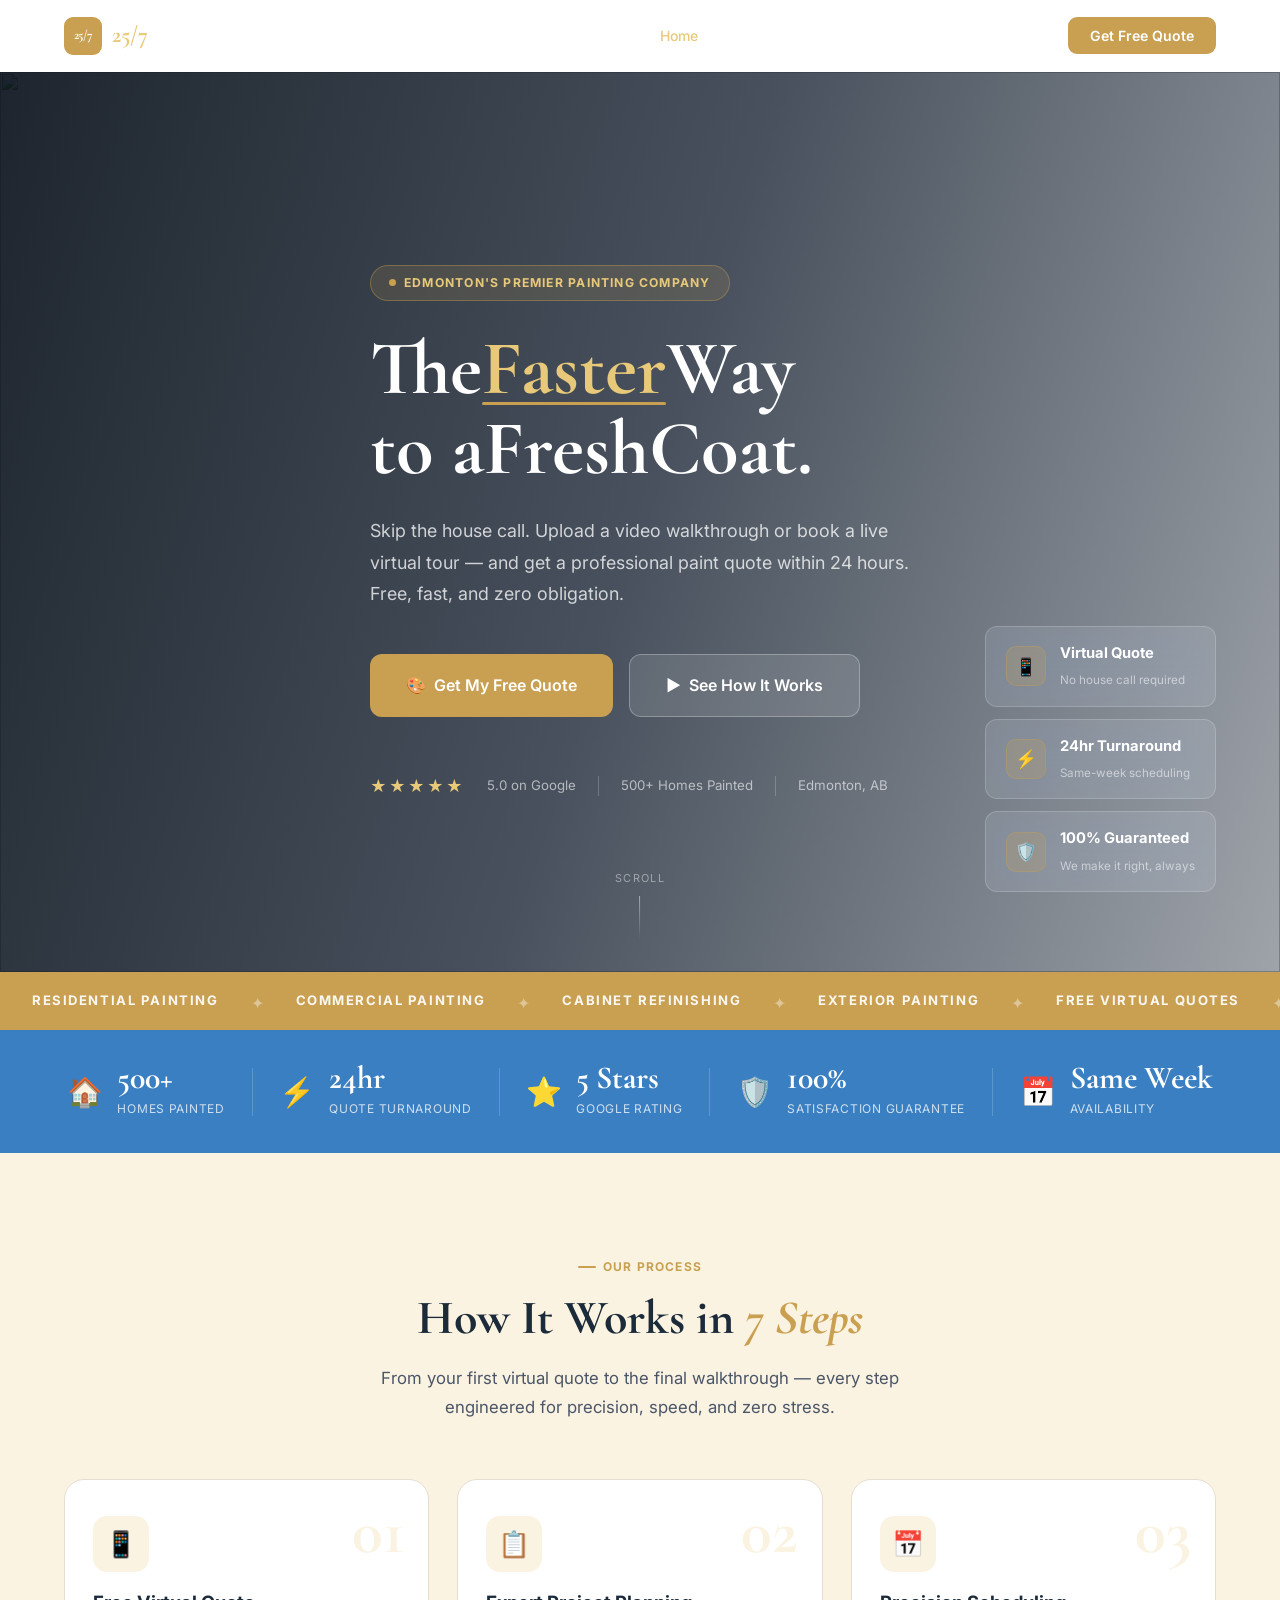
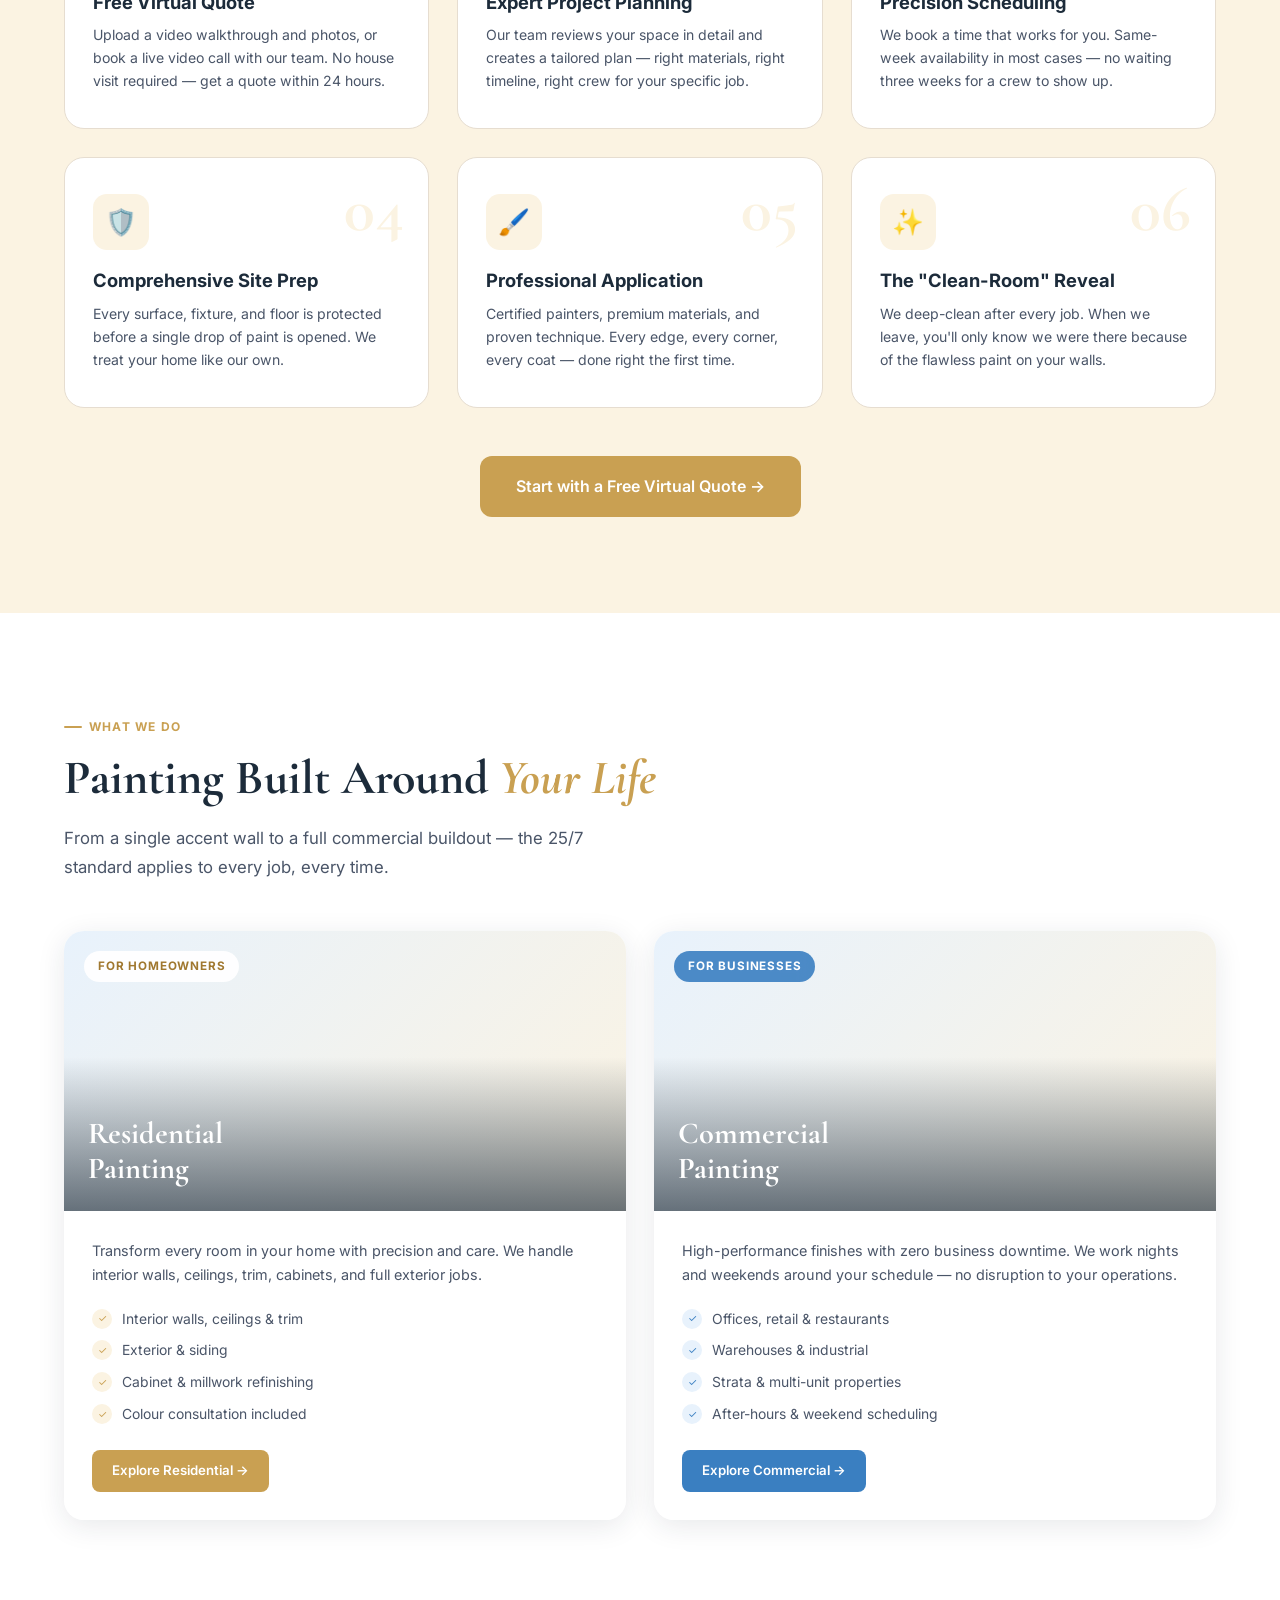
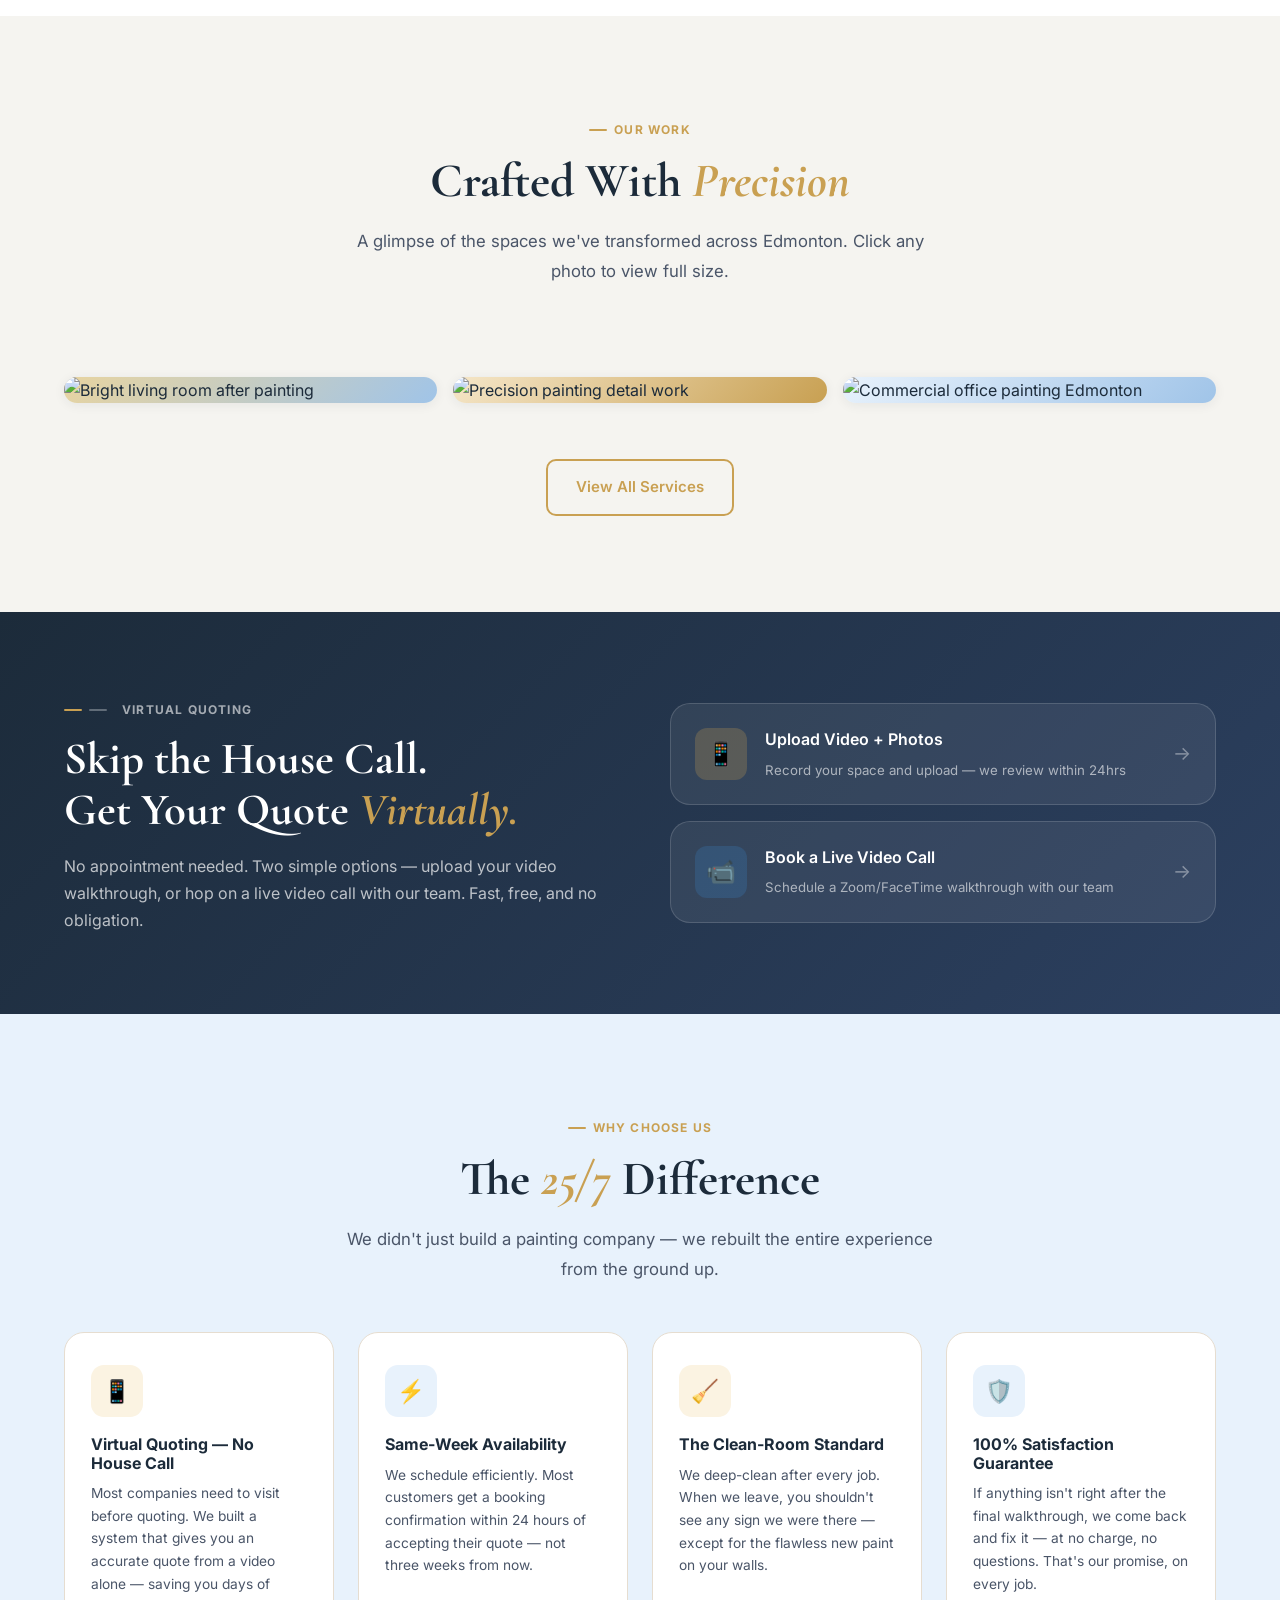
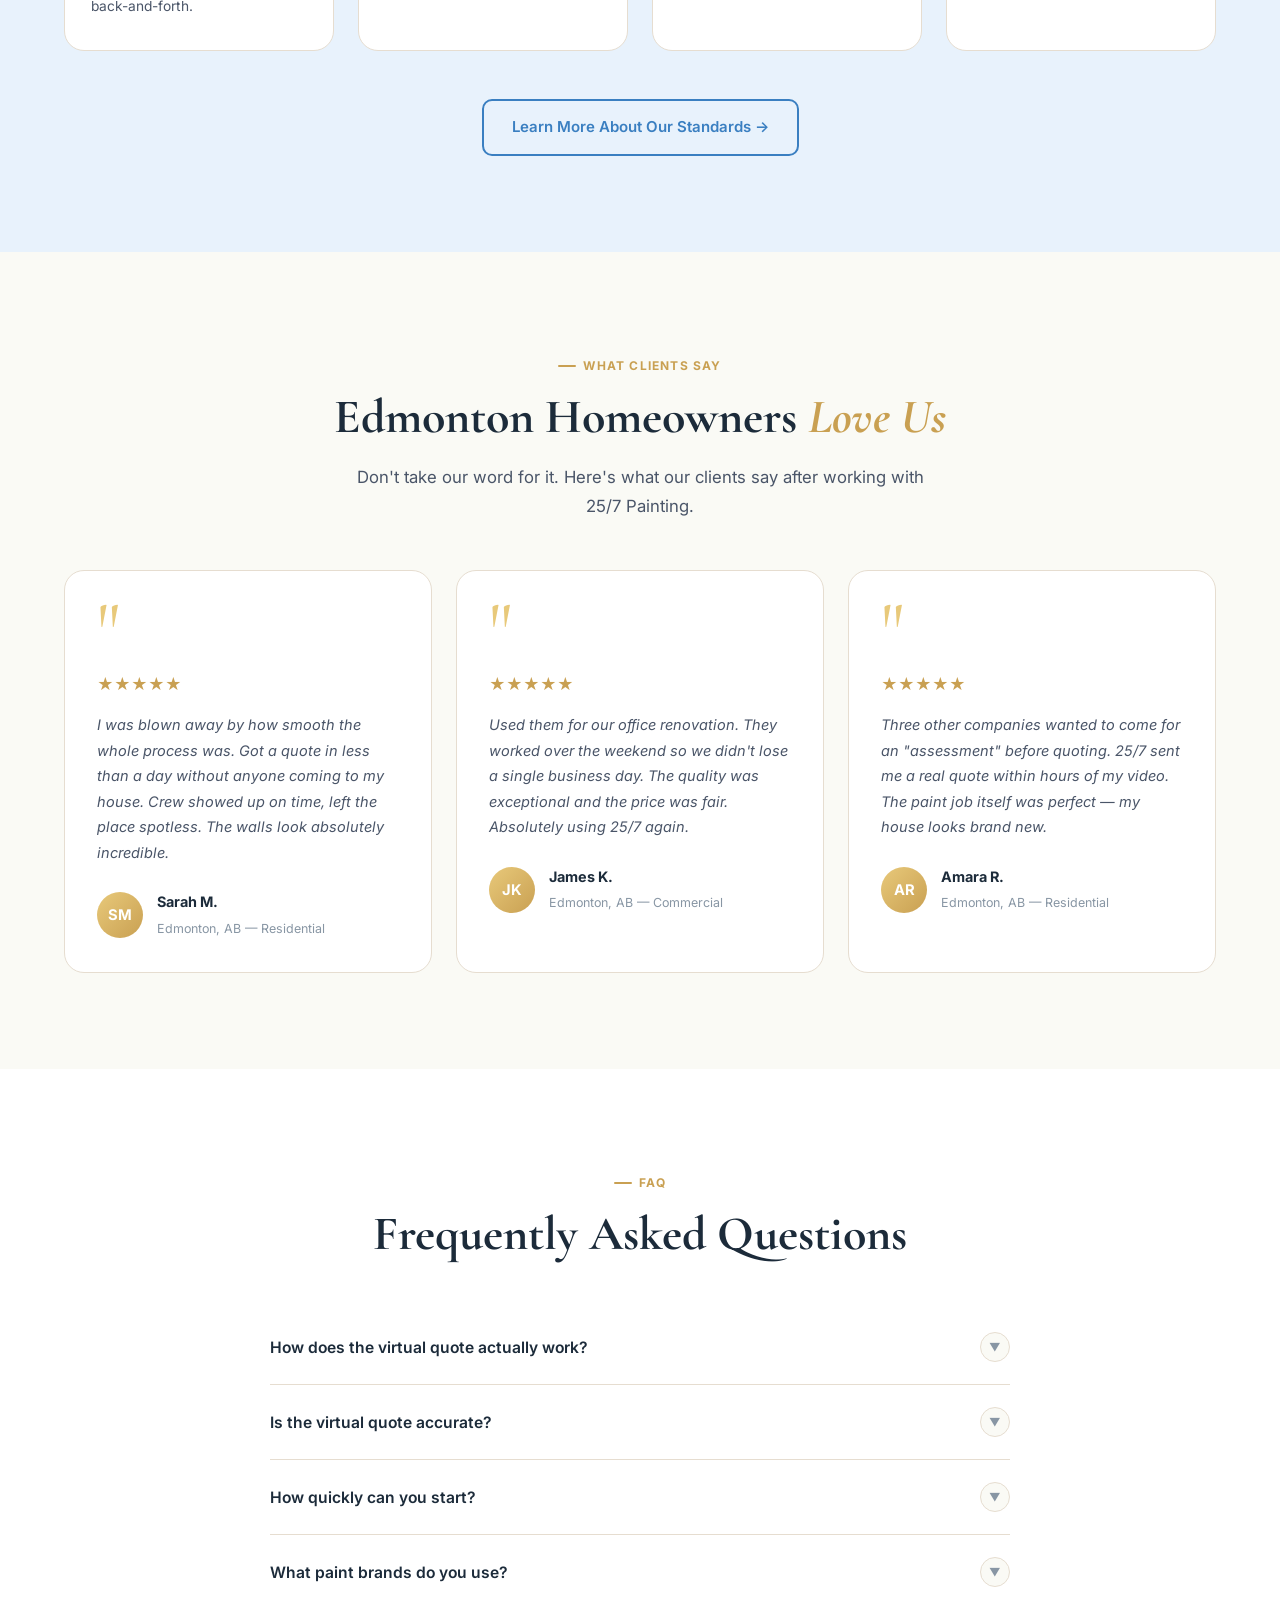
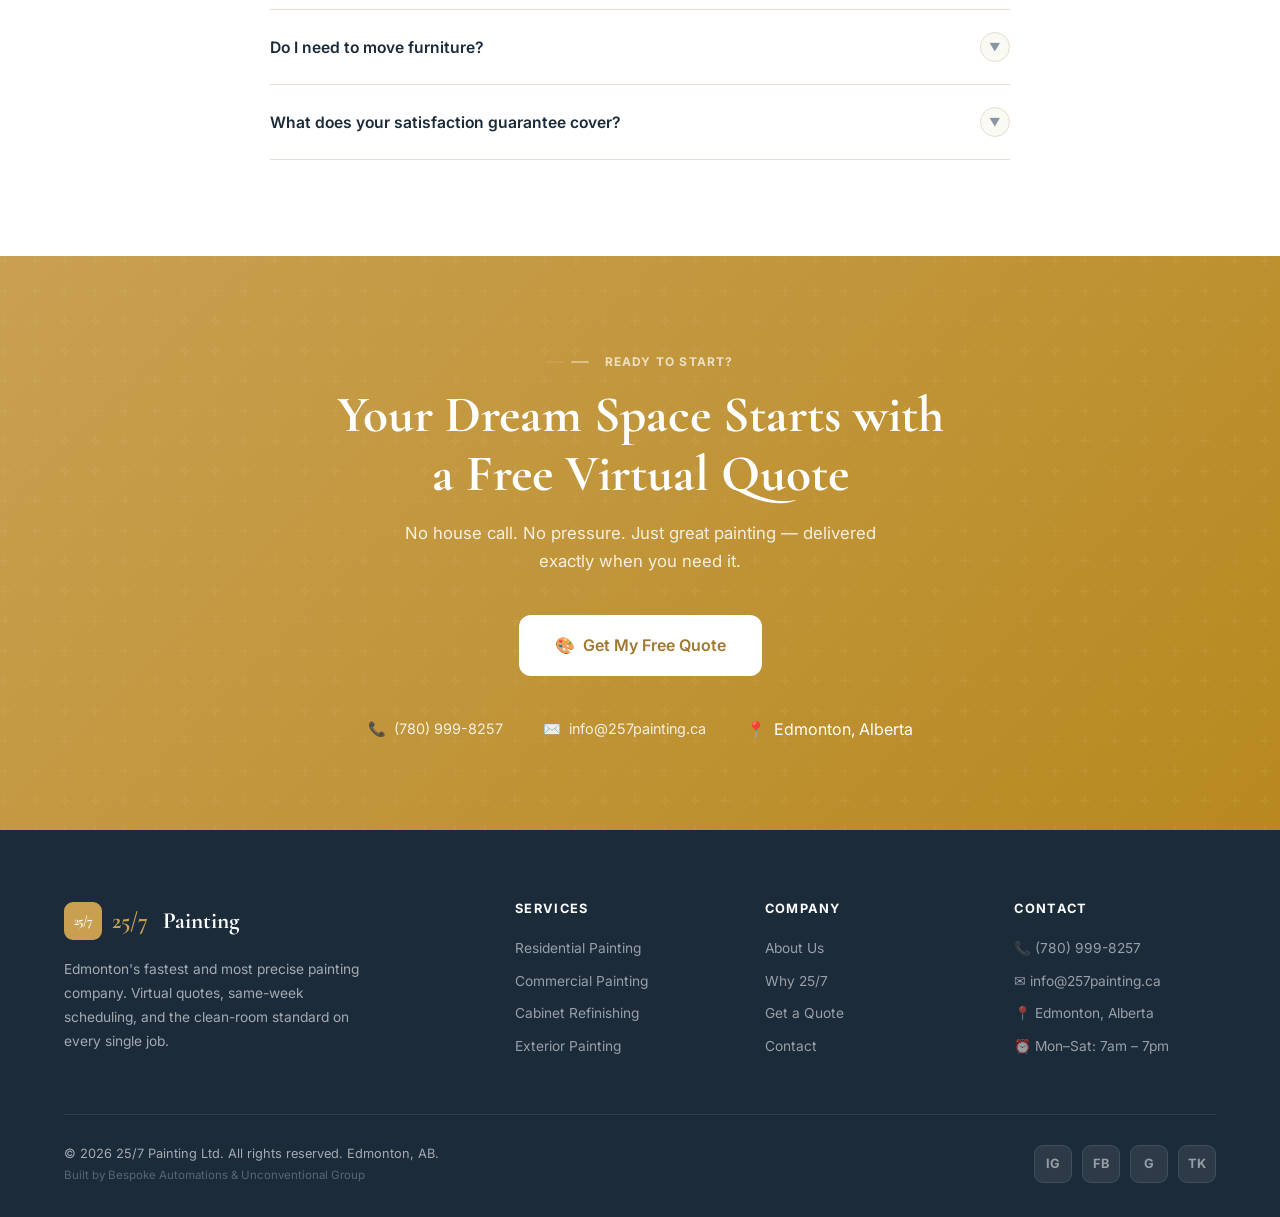
==== commit a287dd5c: "Add built-by credit to footer on all pages Co-Authored-By: Claude Sonnet 4.6 <noreply@anthropic.com>" ====
--- a/index.html
+++ b/index.html
@@ -514,7 +514,7 @@
       </div>
     </div>
     <div class="footer-bottom">
-      <p>© 2026 25/7 Painting Ltd. All rights reserved. Edmonton, AB.</p>
+      <p>© 2026 25/7 Painting Ltd. All rights reserved. Edmonton, AB.<br><span style="font-size:.72rem;opacity:.45">Built by Bespoke Automations &amp; Unconventional Group</span></p>
       <div class="footer-socials">
         <a href="#" class="social-btn" title="Instagram">IG</a>
         <a href="#" class="social-btn" title="Facebook">FB</a>
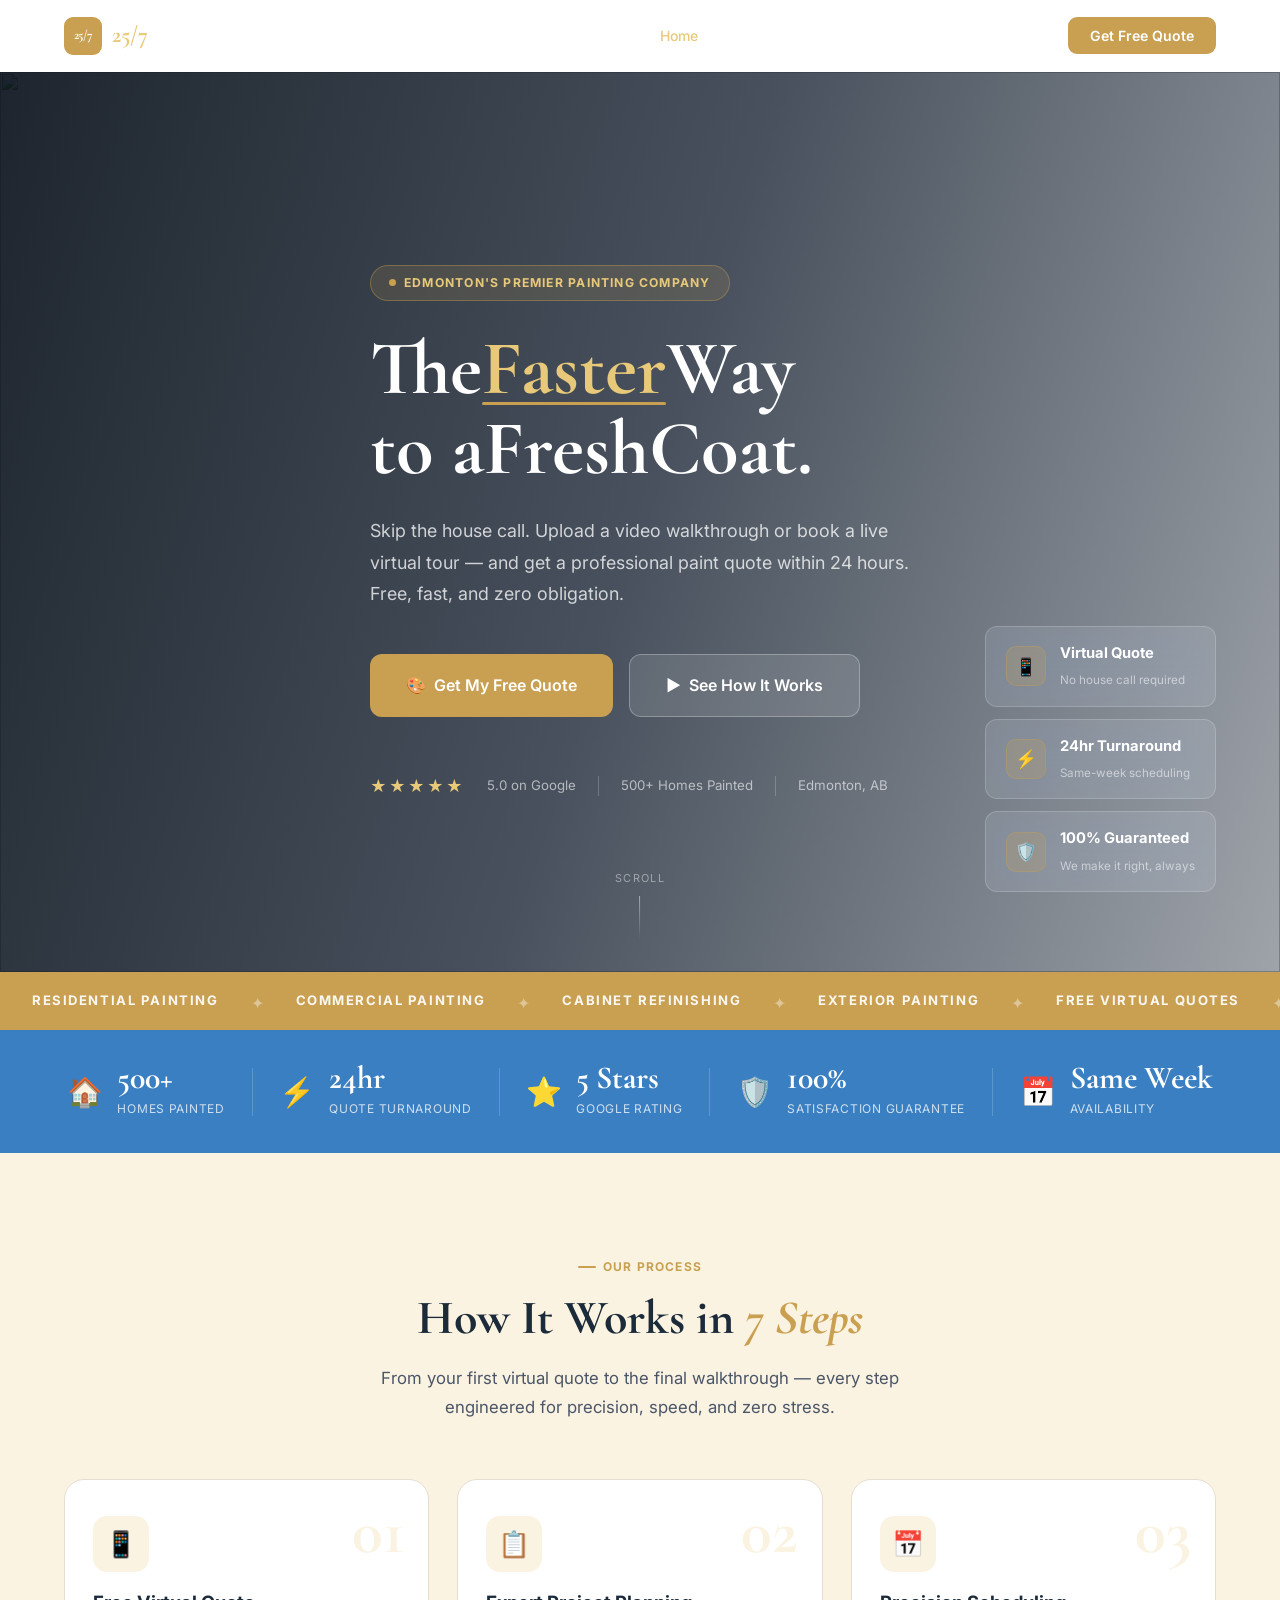
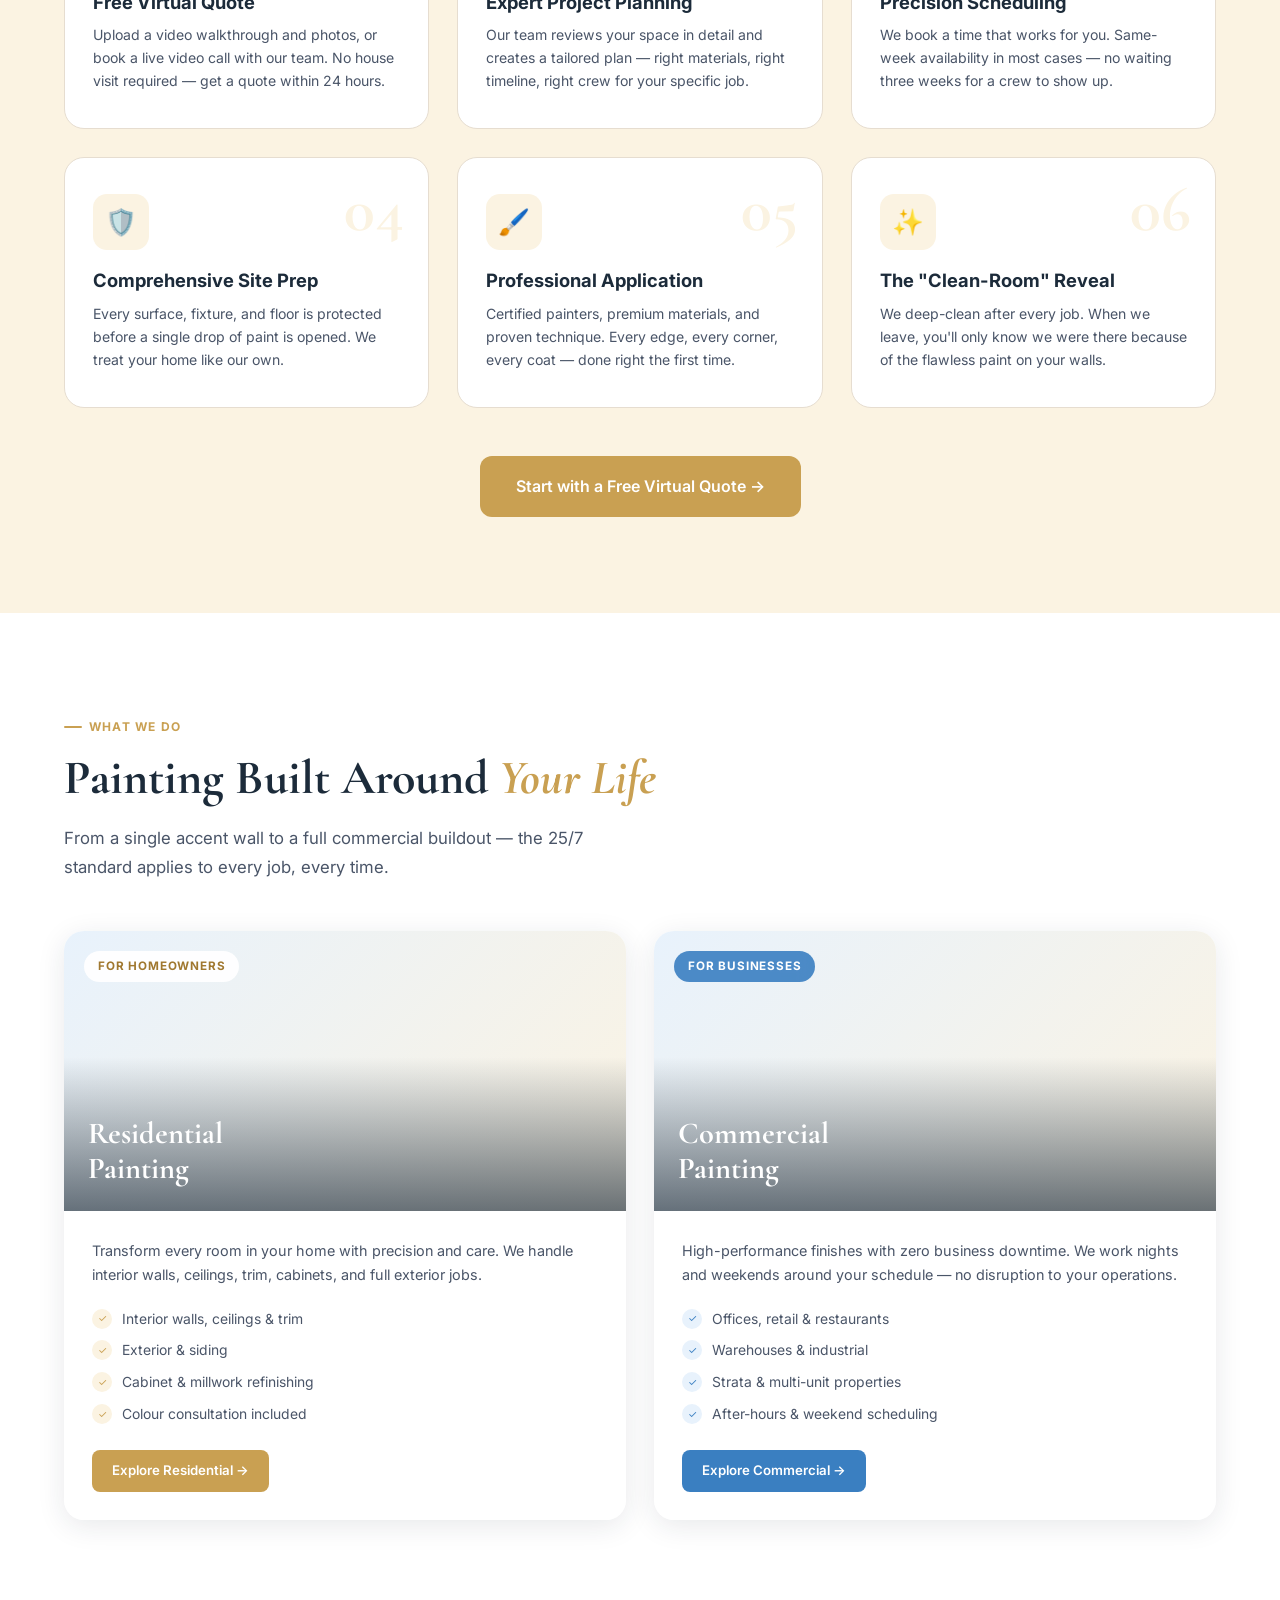
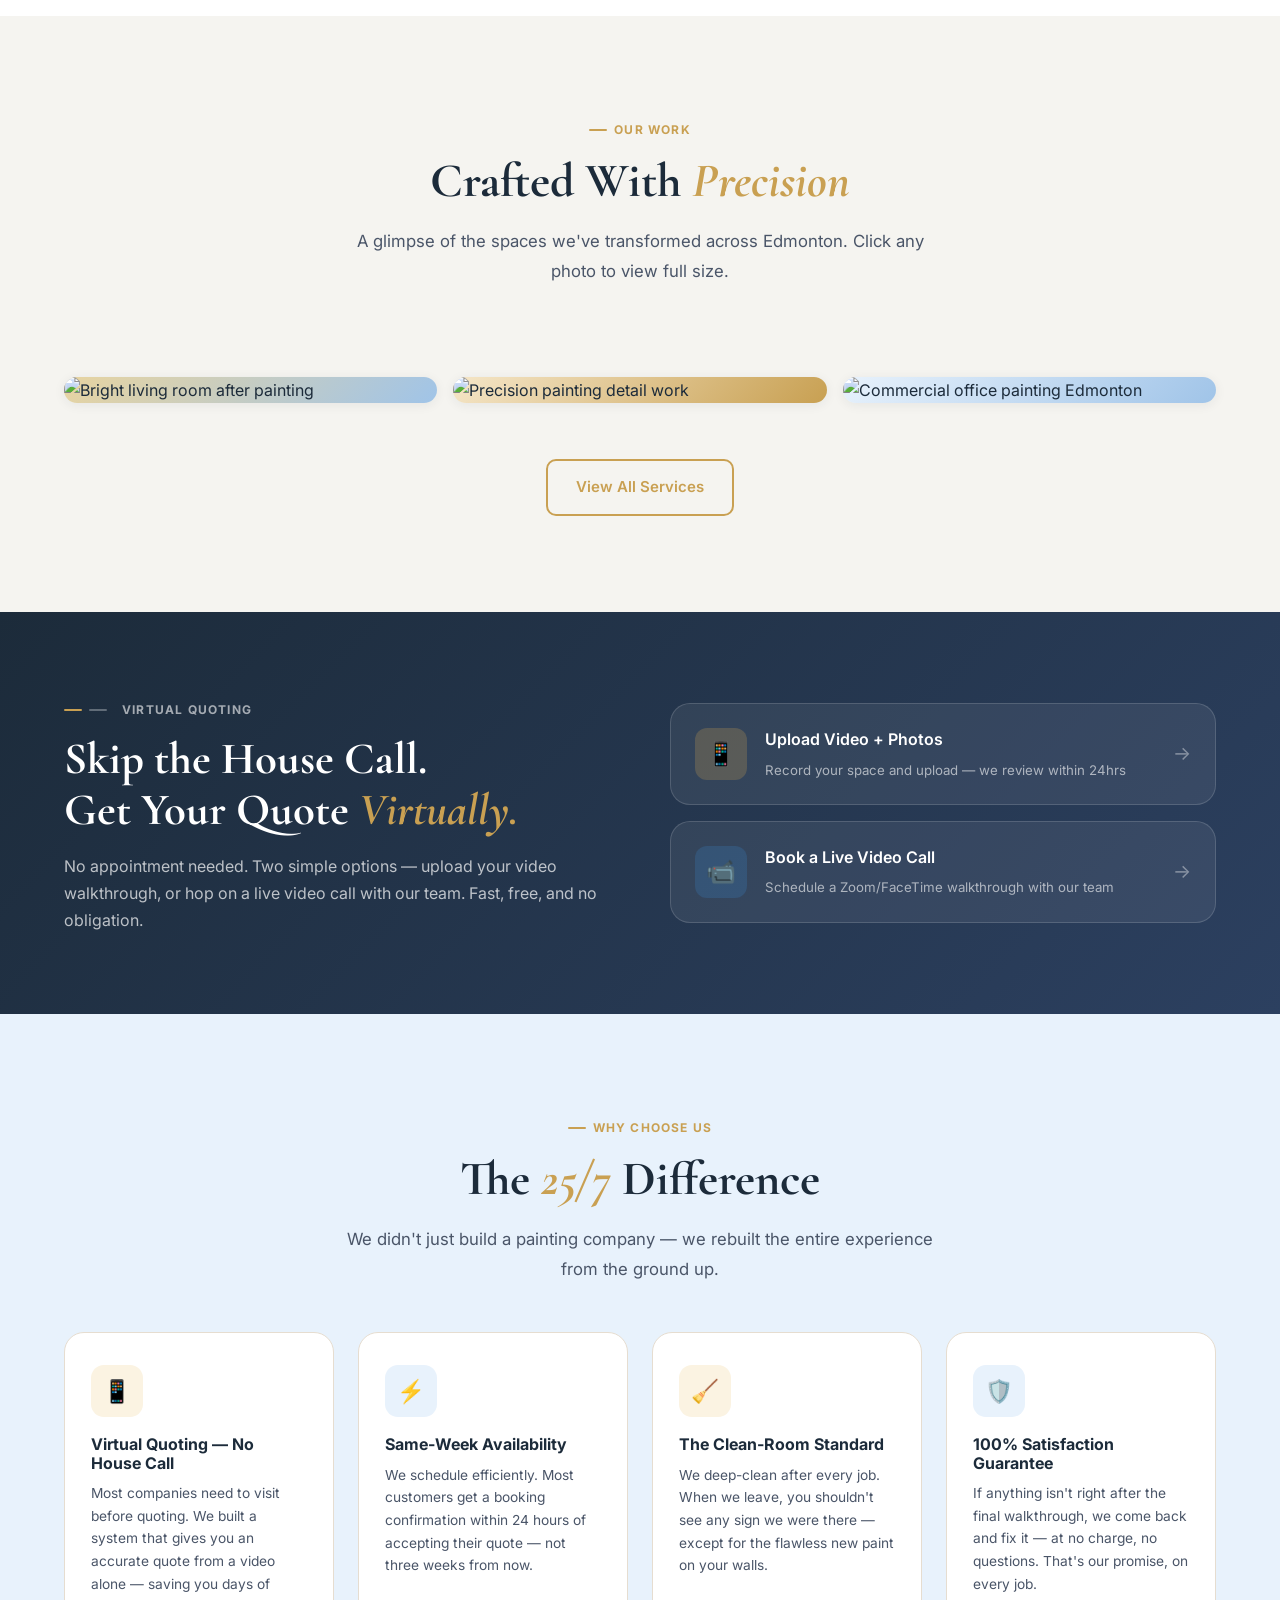
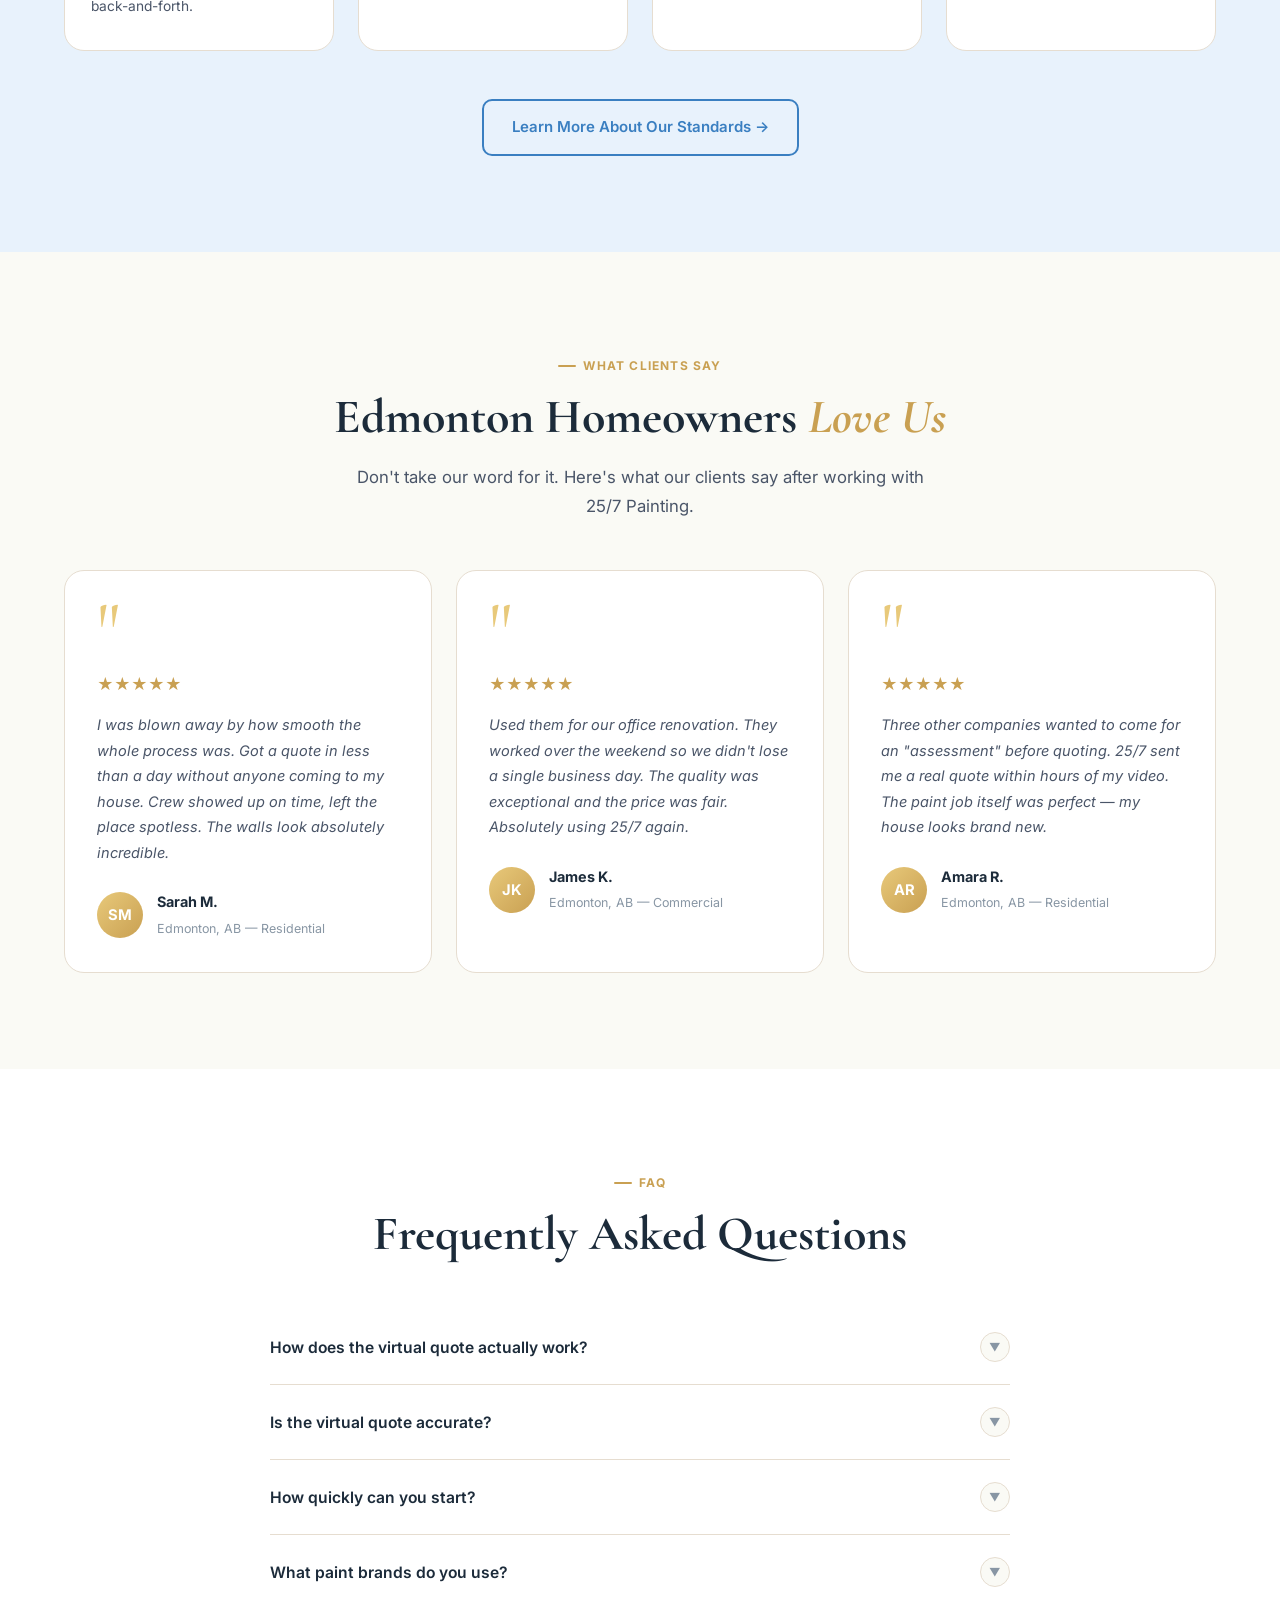
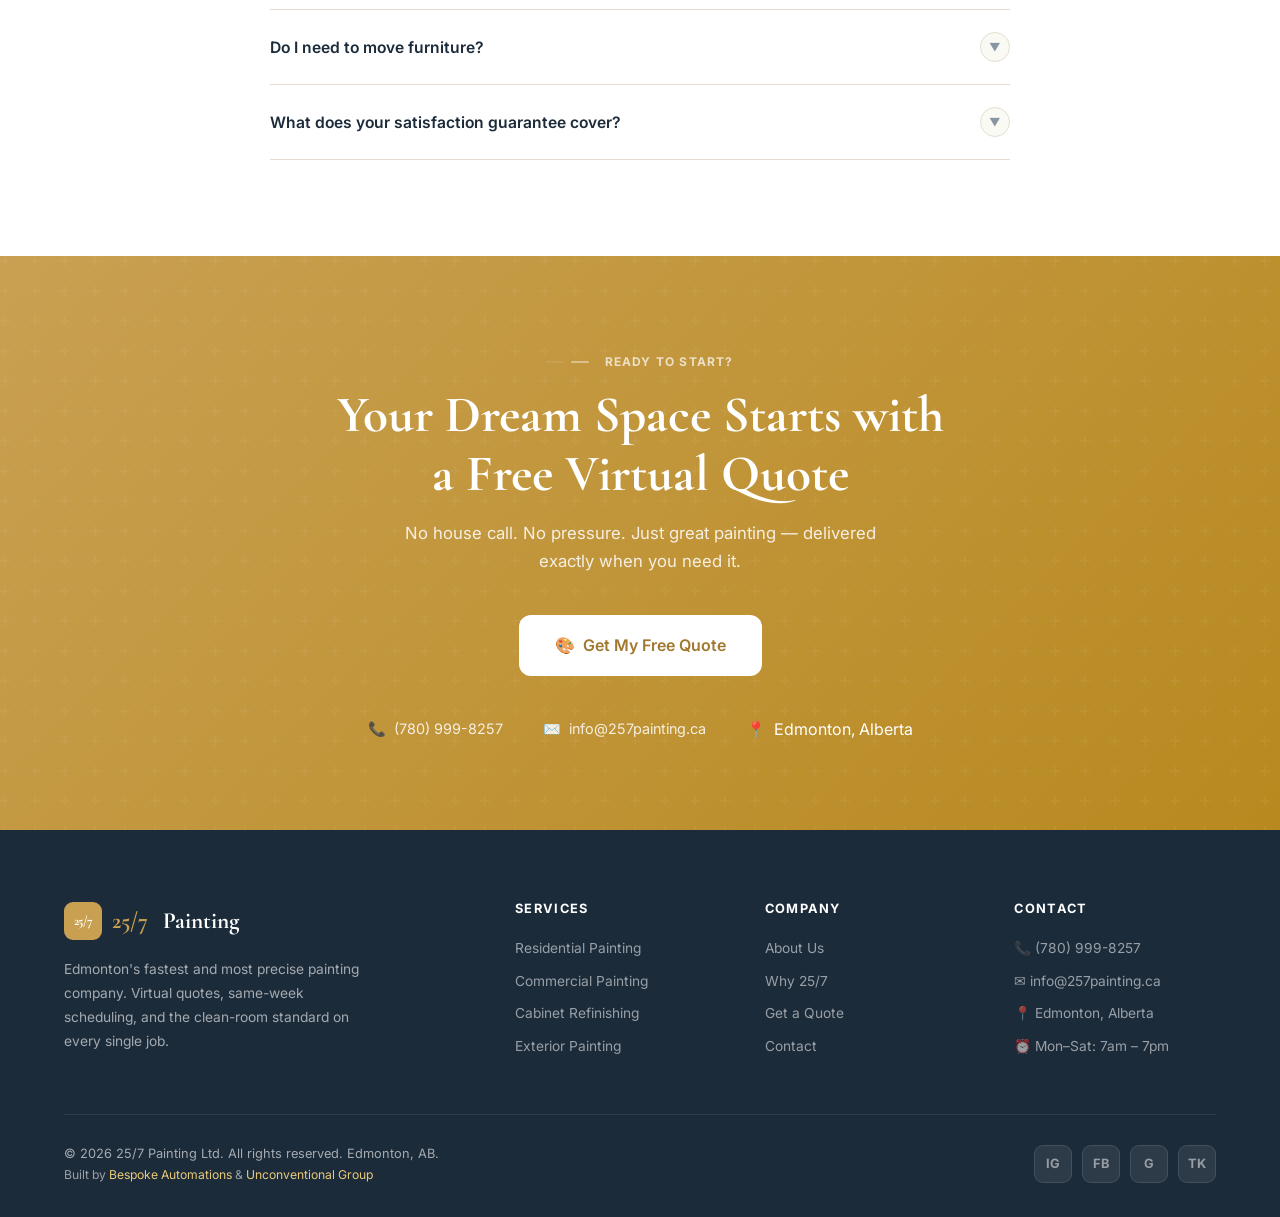
==== commit 16bfefd0: "Footer: add hyperlinked credits with improved visibility Co-Authored-By: Claude Sonnet 4.6 <noreply@" ====
--- a/index.html
+++ b/index.html
@@ -514,7 +514,7 @@
       </div>
     </div>
     <div class="footer-bottom">
-      <p>© 2026 25/7 Painting Ltd. All rights reserved. Edmonton, AB.<br><span style="font-size:.72rem;opacity:.45">Built by Bespoke Automations &amp; Unconventional Group</span></p>
+      <p>© 2026 25/7 Painting Ltd. All rights reserved. Edmonton, AB.<br><span style="font-size:.76rem;color:rgba(255,255,255,.55)">Built by <a href="https://bespokeautomations.ca" target="_blank" rel="noopener" style="color:var(--gold-mid);text-decoration:none;transition:color .2s" onmouseover="this.style.color='#E8C97A'" onmouseout="this.style.color='var(--gold-mid)'">Bespoke Automations</a> &amp; <a href="https://unconventionalgroup.ca" target="_blank" rel="noopener" style="color:var(--gold-mid);text-decoration:none;transition:color .2s" onmouseover="this.style.color='#E8C97A'" onmouseout="this.style.color='var(--gold-mid)'">Unconventional Group</a></span></p>
       <div class="footer-socials">
         <a href="#" class="social-btn" title="Instagram">IG</a>
         <a href="#" class="social-btn" title="Facebook">FB</a>
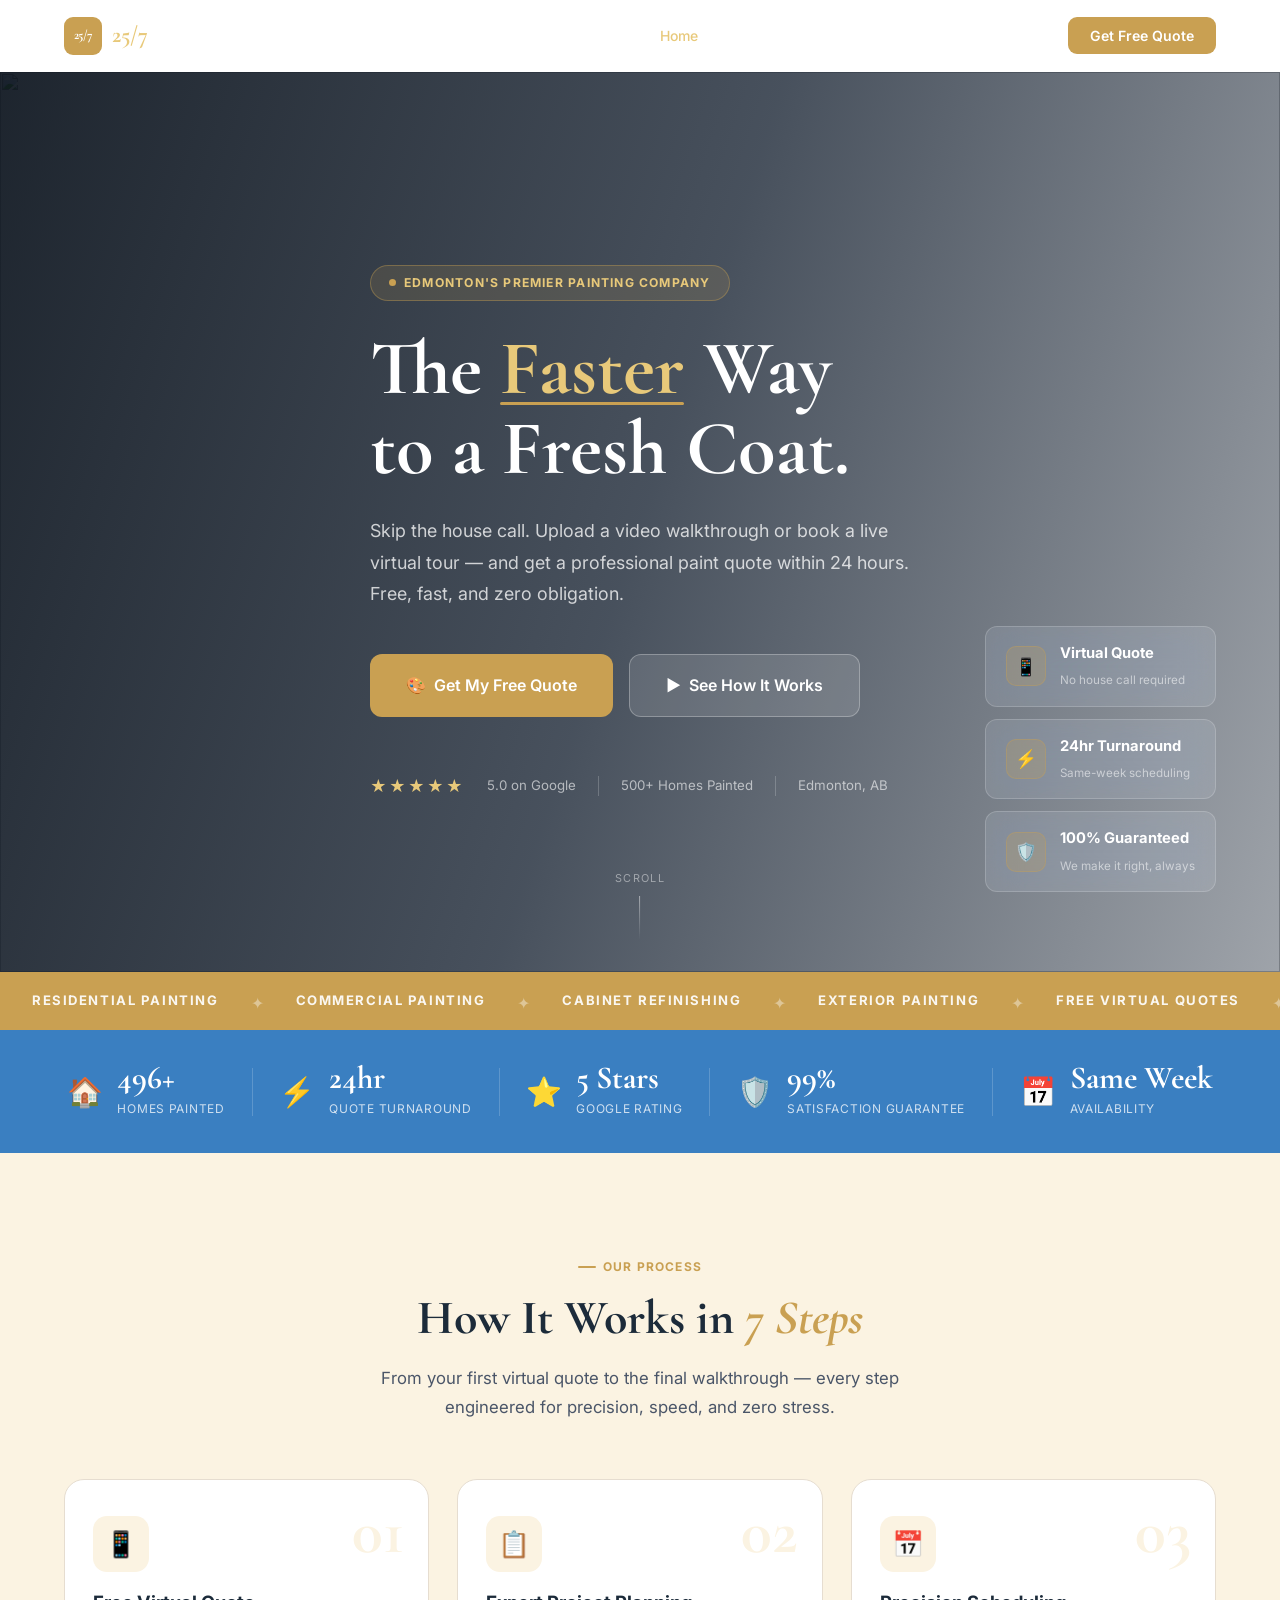
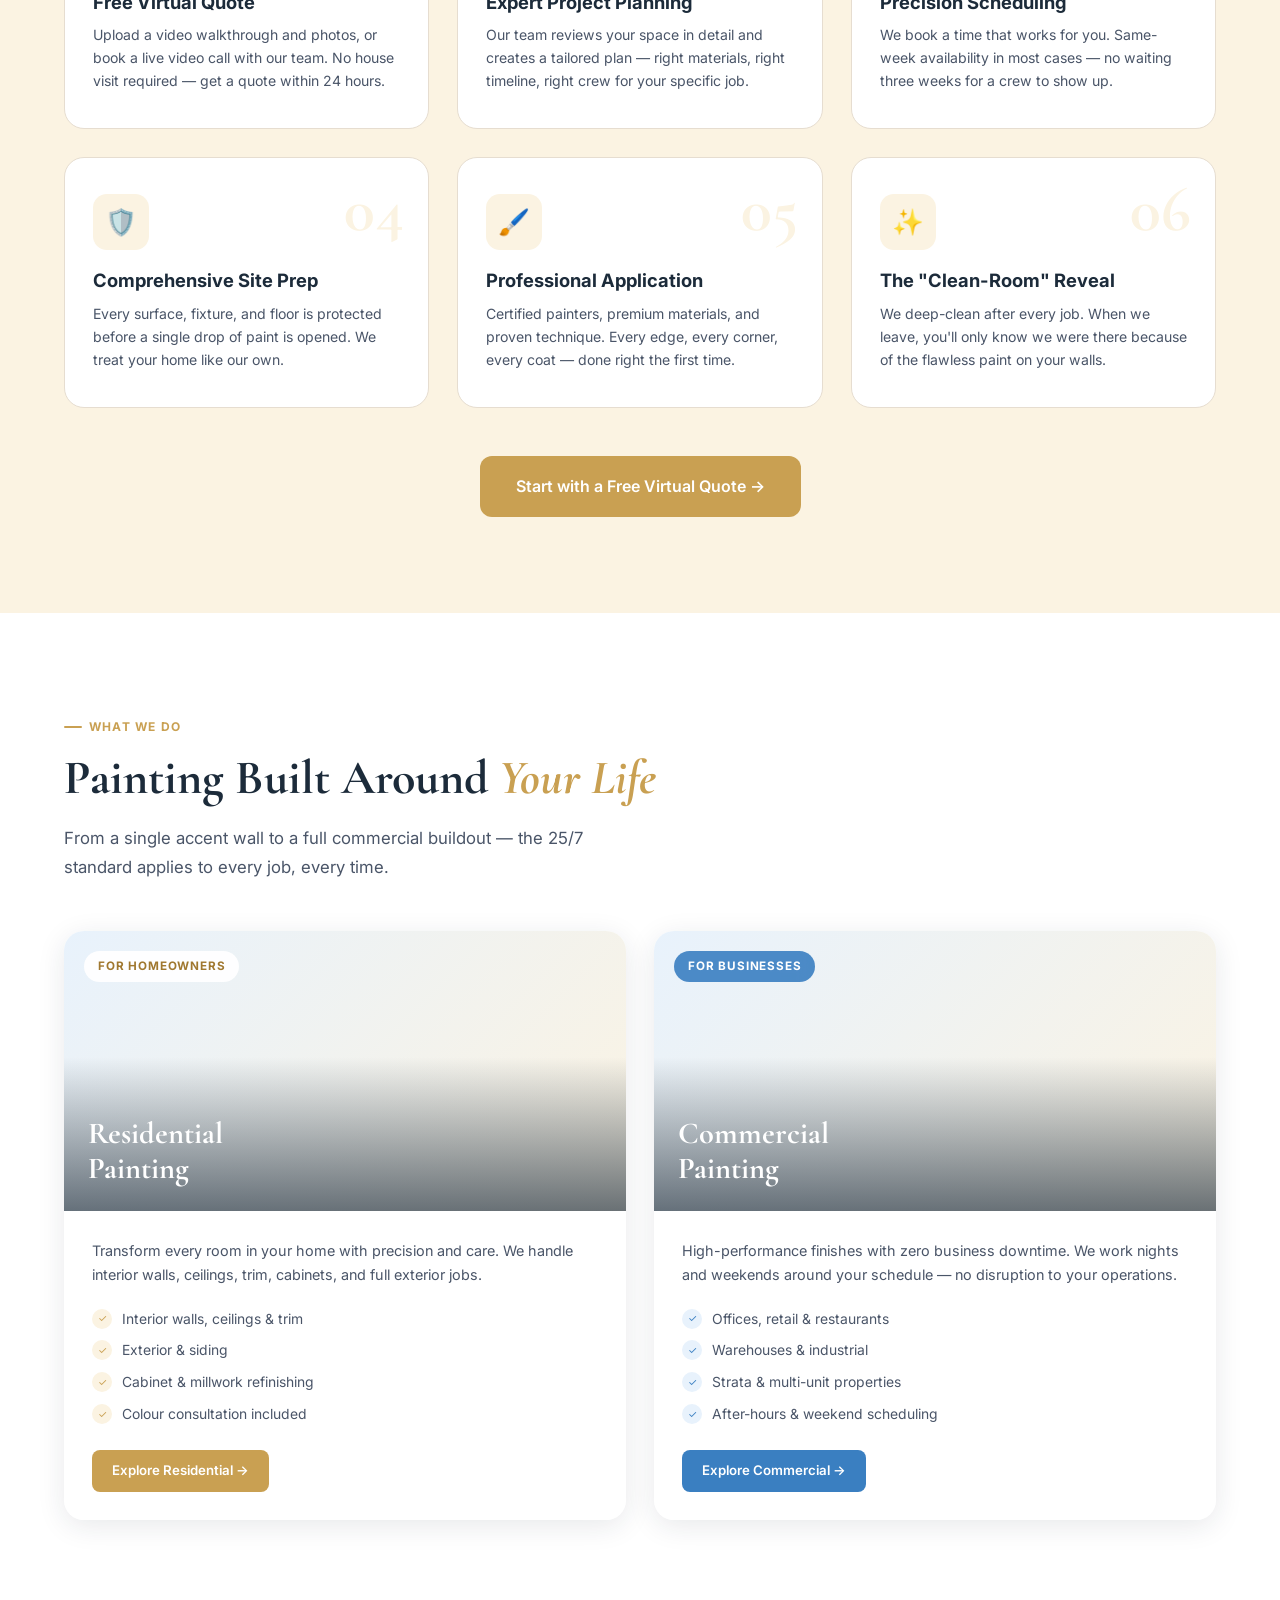
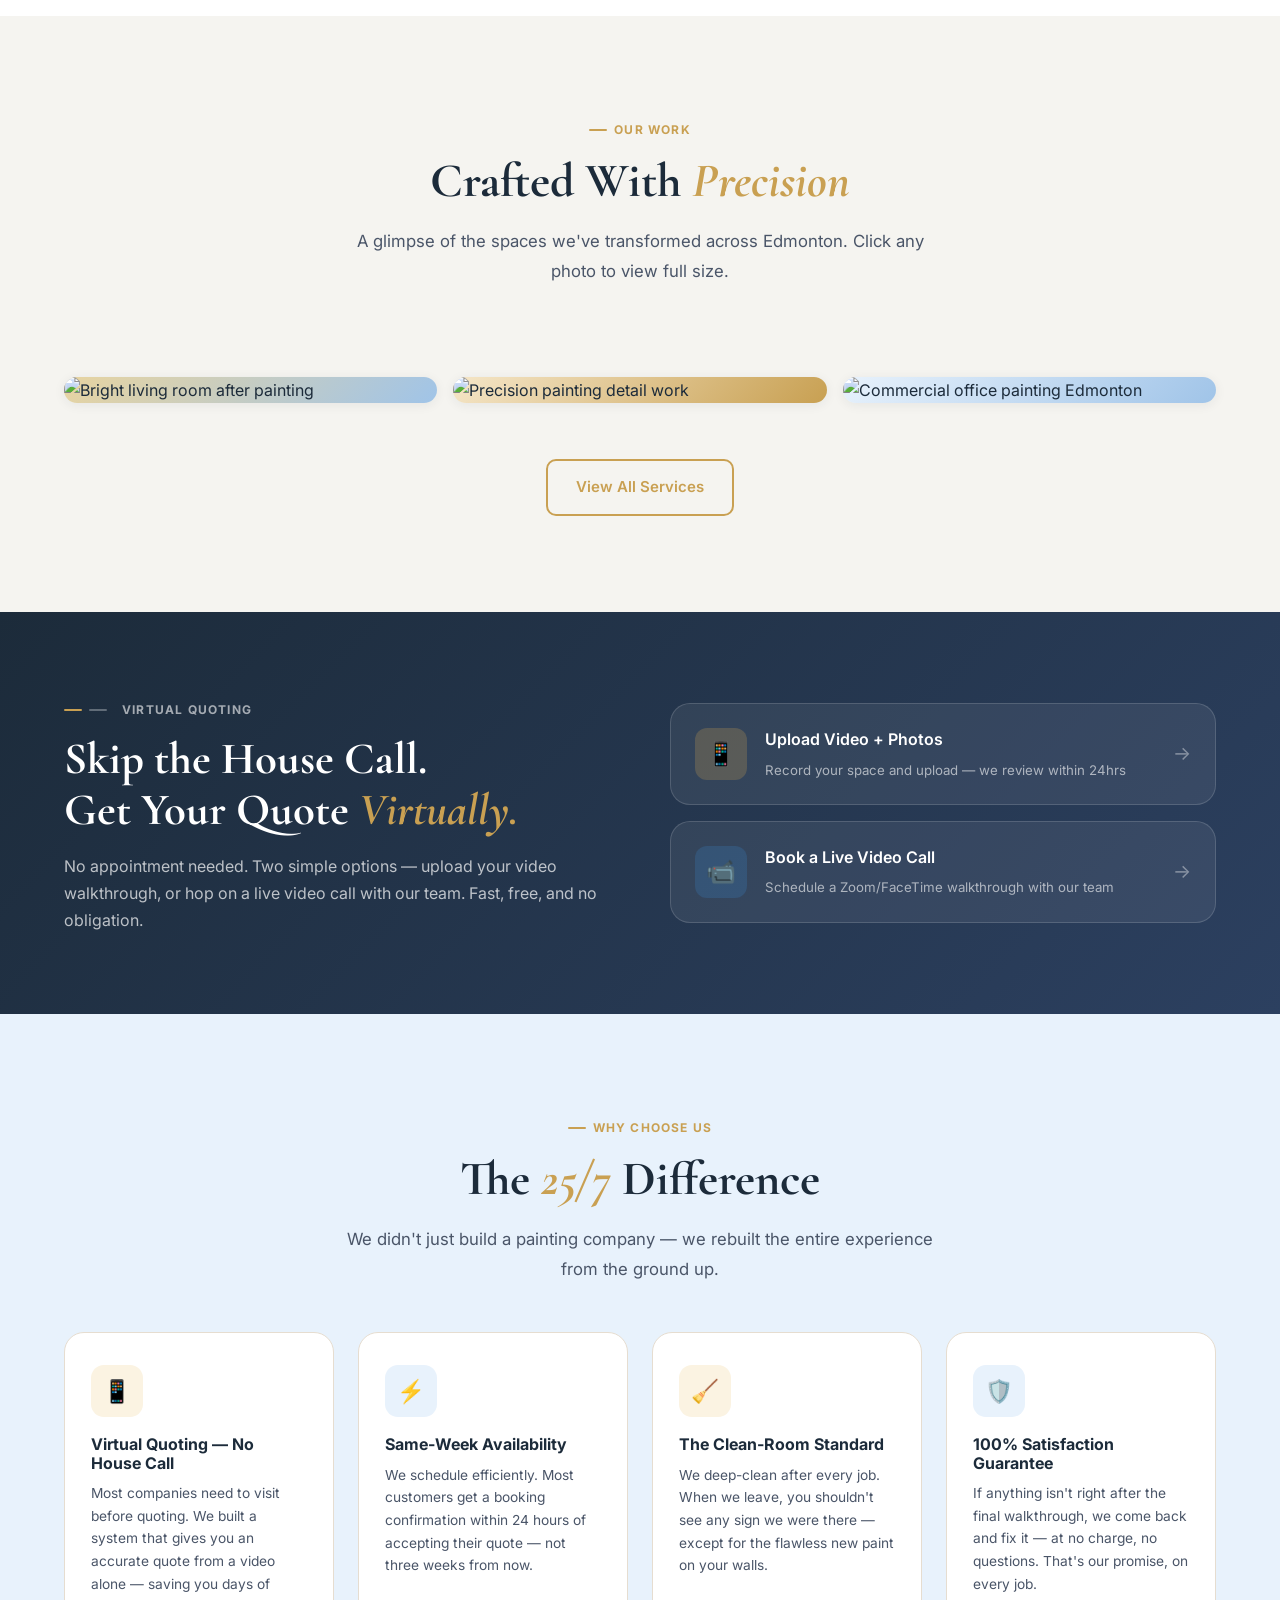
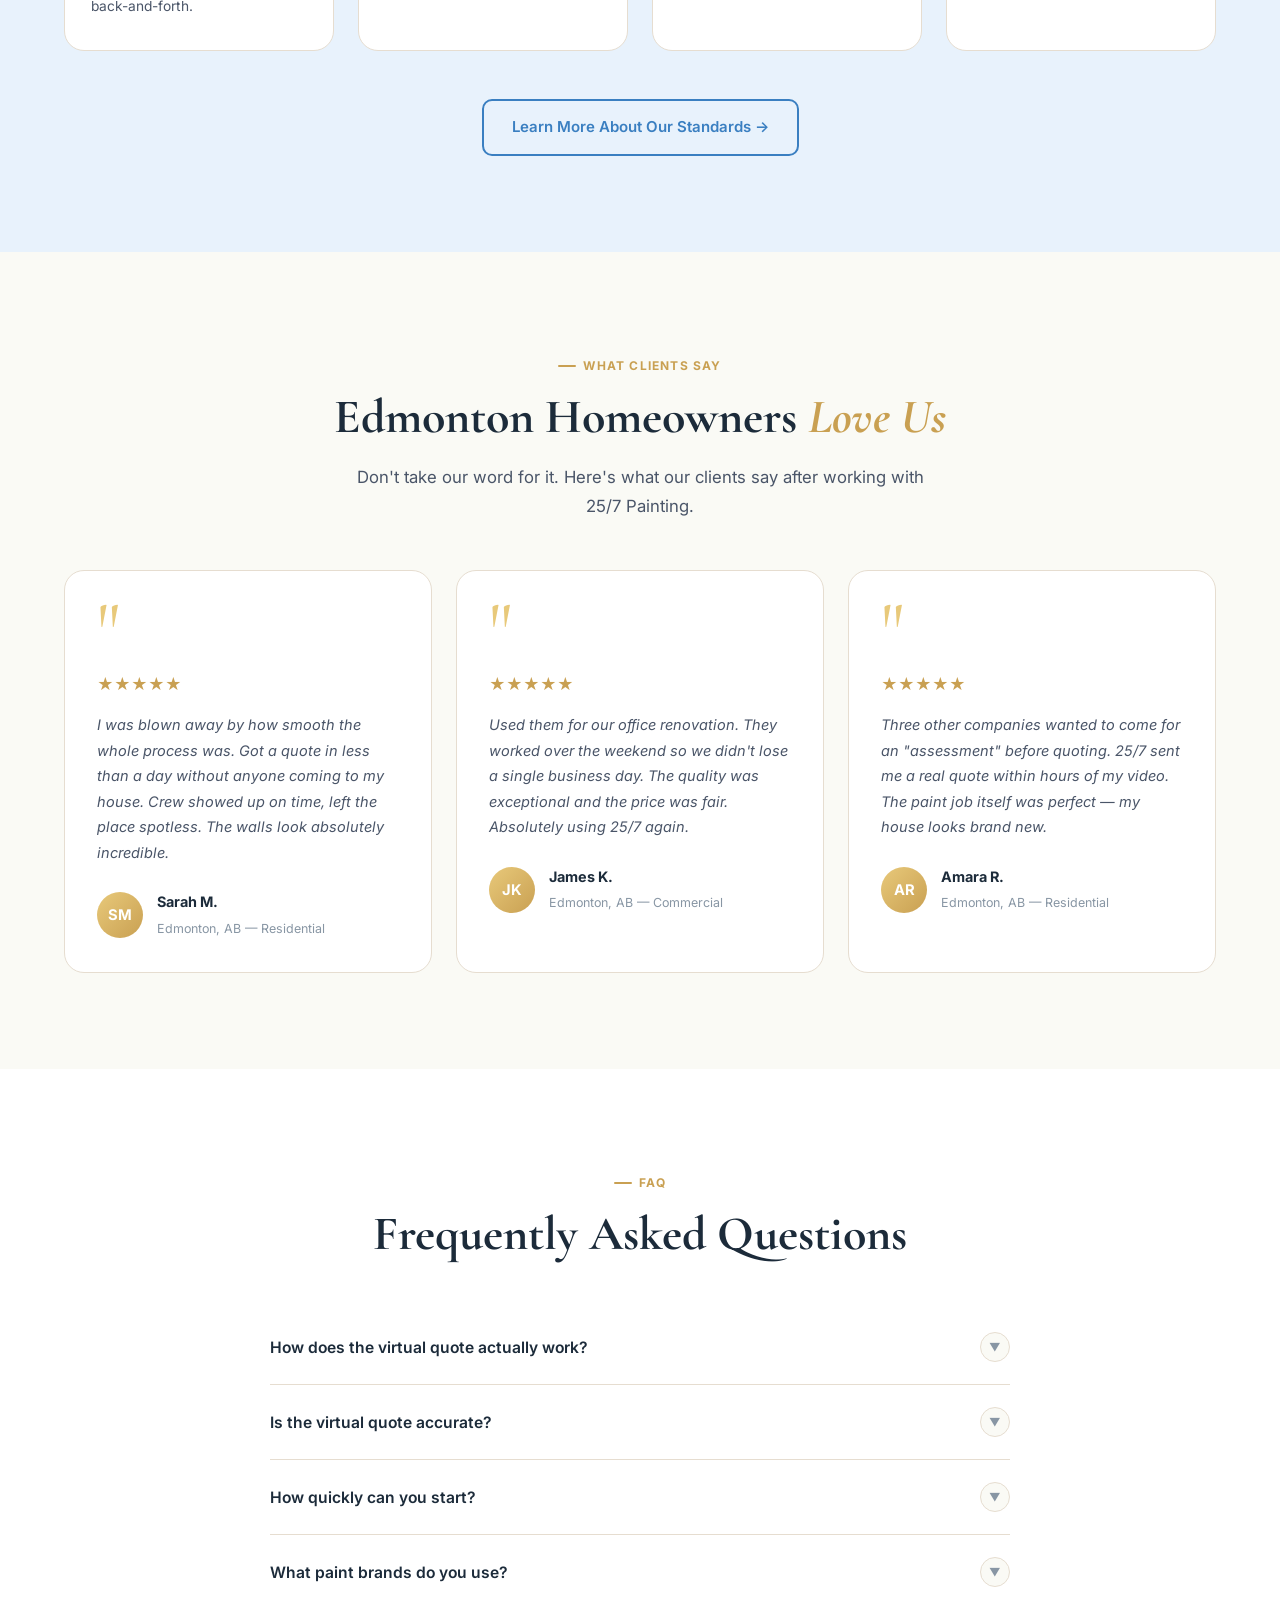
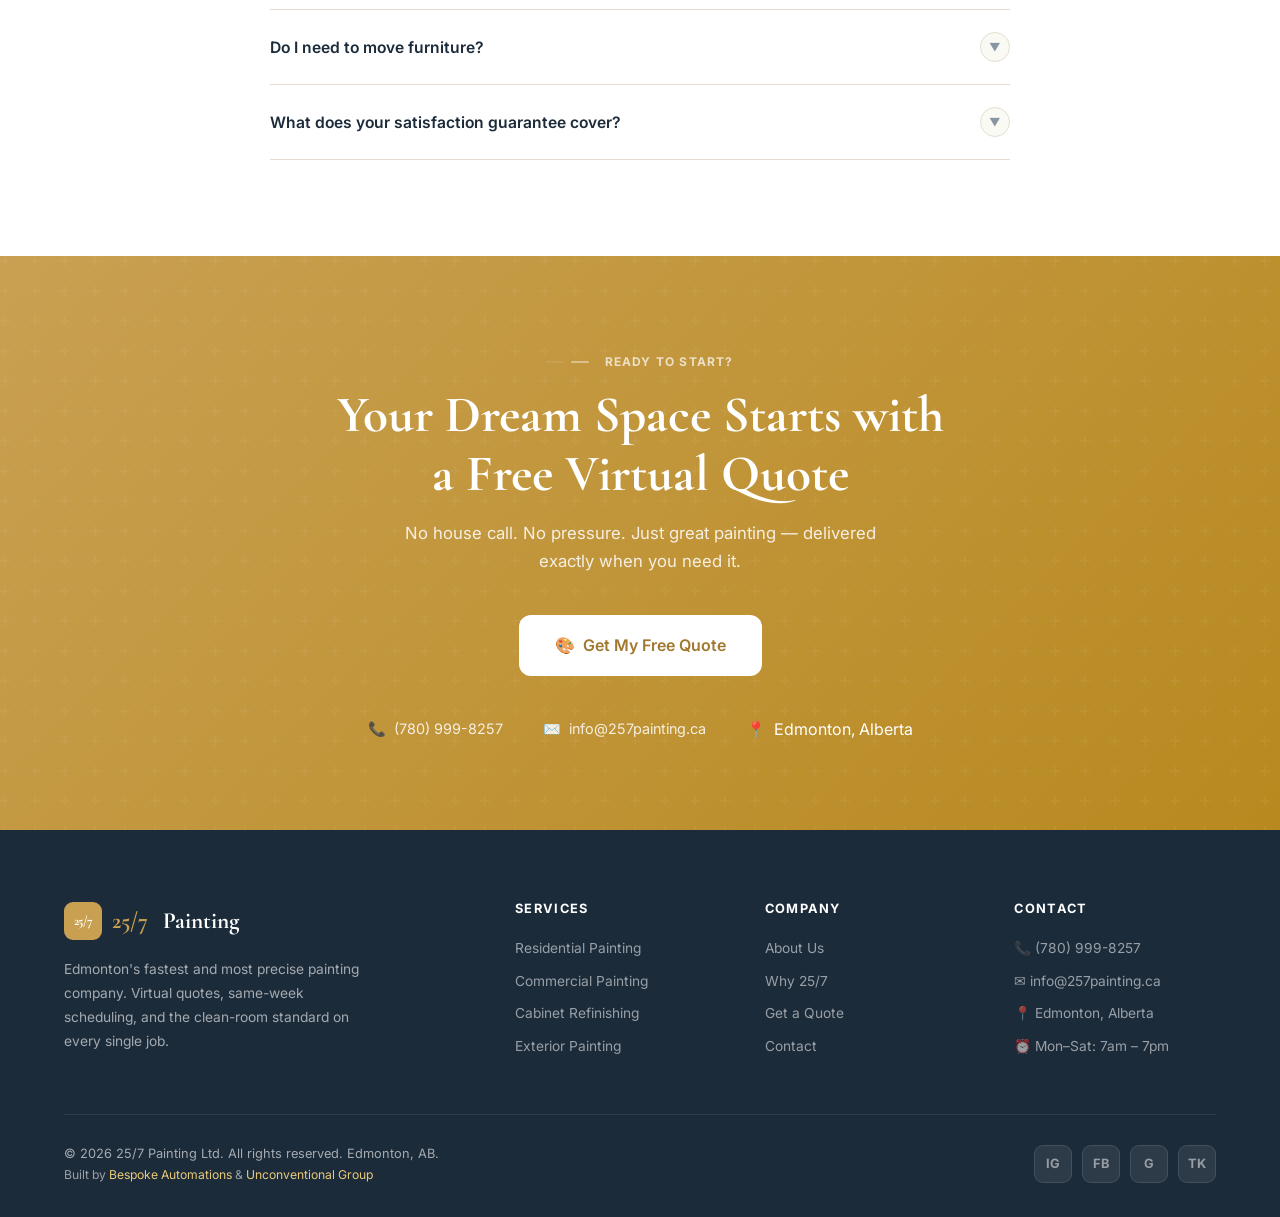
==== commit f7f75ece: "Fix hero headline spacing using margin-right on word spans Co-Authored-By: Claude Sonnet 4.6 <norepl" ====
--- a/index.html
+++ b/index.html
@@ -54,8 +54,8 @@
           Edmonton's Premier Painting Company
         </div>
         <h1 class="hero-h1">
-          <span class="word" style="animation-delay:.20s">The </span><span class="word highlight" style="animation-delay:.34s">Faster</span><span class="word" style="animation-delay:.48s"> Way</span><br>
-          <span class="word" style="animation-delay:.62s">to a </span><span class="word" style="animation-delay:.76s">Fresh</span><span class="word" style="animation-delay:.90s"> Coat.</span>
+          <span class="word" style="animation-delay:.20s">The</span><span class="word highlight" style="animation-delay:.34s">Faster</span><span class="word" style="animation-delay:.48s;margin-right:0">Way</span><br>
+          <span class="word" style="animation-delay:.62s">to a</span><span class="word" style="animation-delay:.76s">Fresh</span><span class="word" style="animation-delay:.90s;margin-right:0">Coat.</span>
         </h1>
         <p class="hero-sub">Skip the house call. Upload a video walkthrough or book a live virtual tour — and get a professional paint quote within 24 hours. Free, fast, and zero obligation.</p>
         <div class="hero-ctas">
--- a/css/style.css
+++ b/css/style.css
@@ -379,7 +379,9 @@
 .hero-h1 .word {
   display: inline-block;
   animation: heroWord .7s ease both;
-}
+  margin-right: 0.24em;
+}
+.hero-h1 br + .word { margin-right: 0.24em; }
 .hero-h1 .word:nth-child(1) { animation-delay: .2s; }
 .hero-h1 .word:nth-child(2) { animation-delay: .32s; }
 .hero-h1 .word:nth-child(3) { animation-delay: .44s; }
